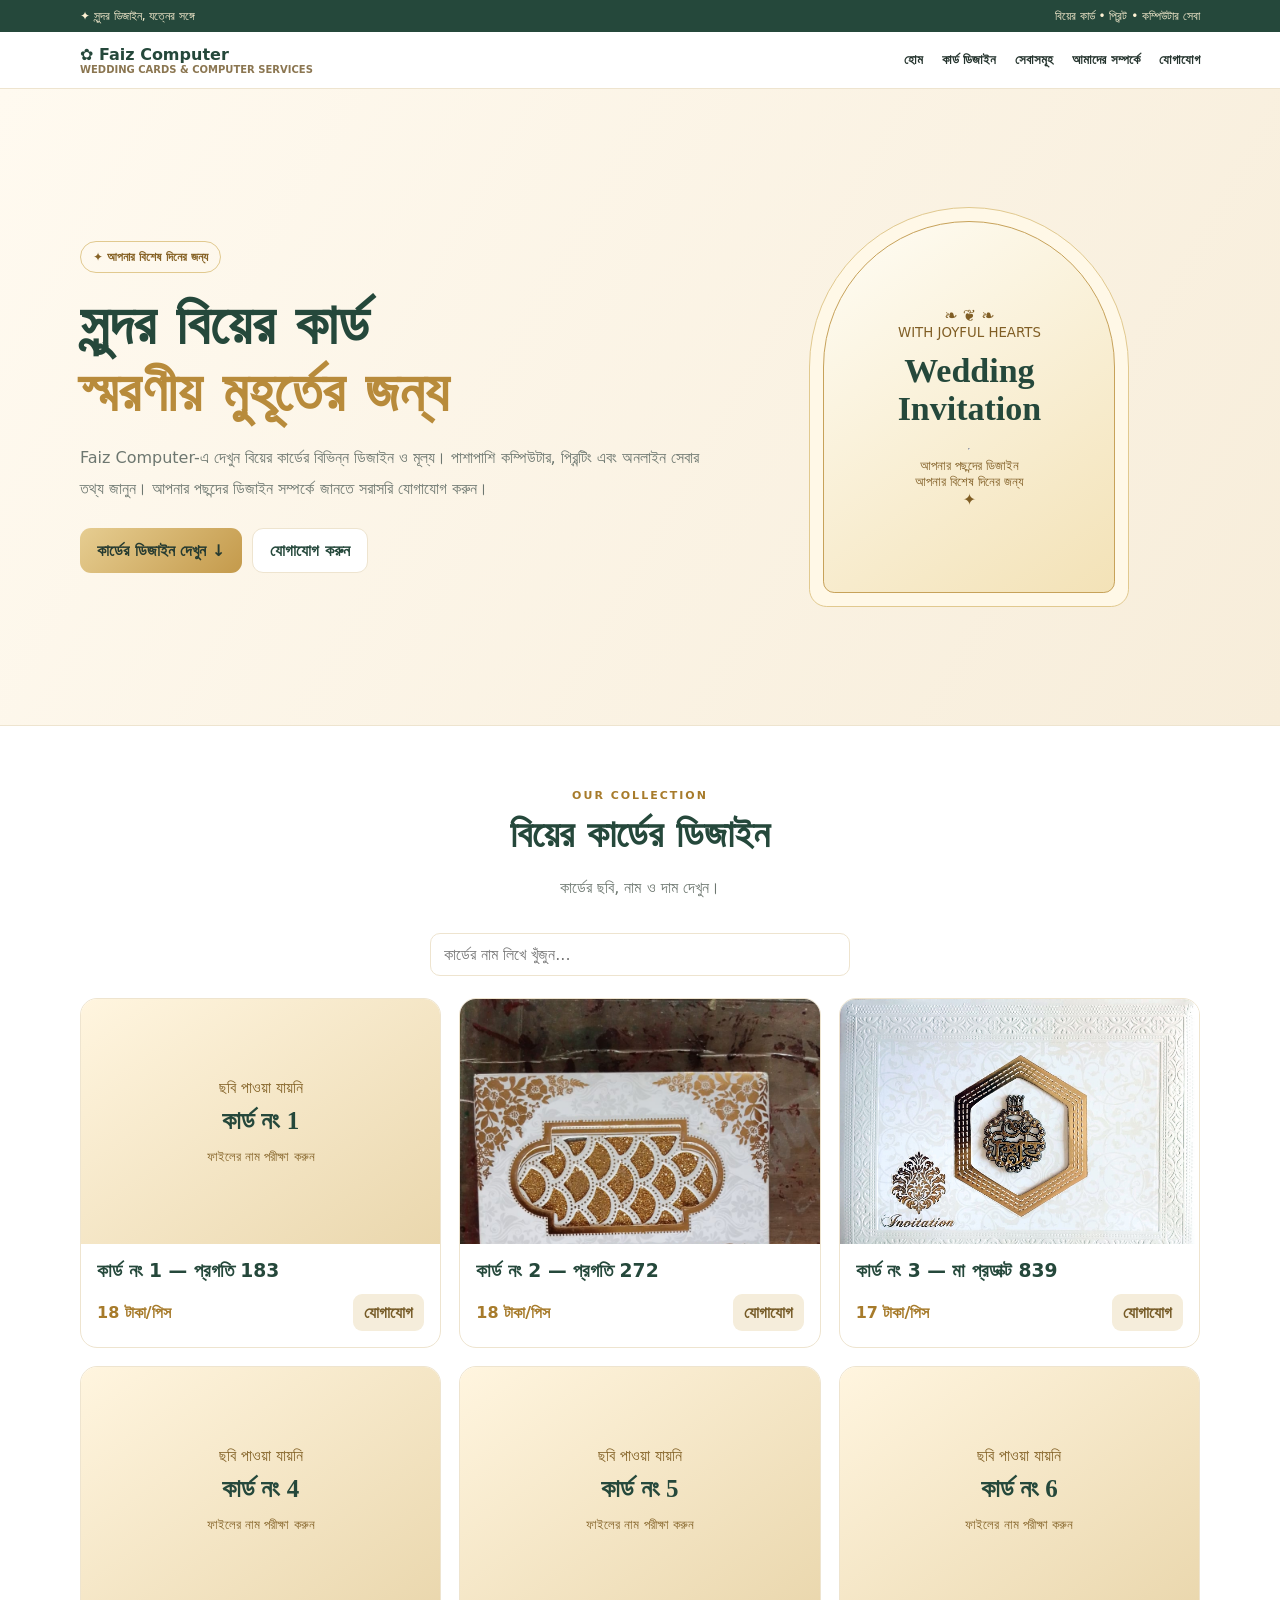
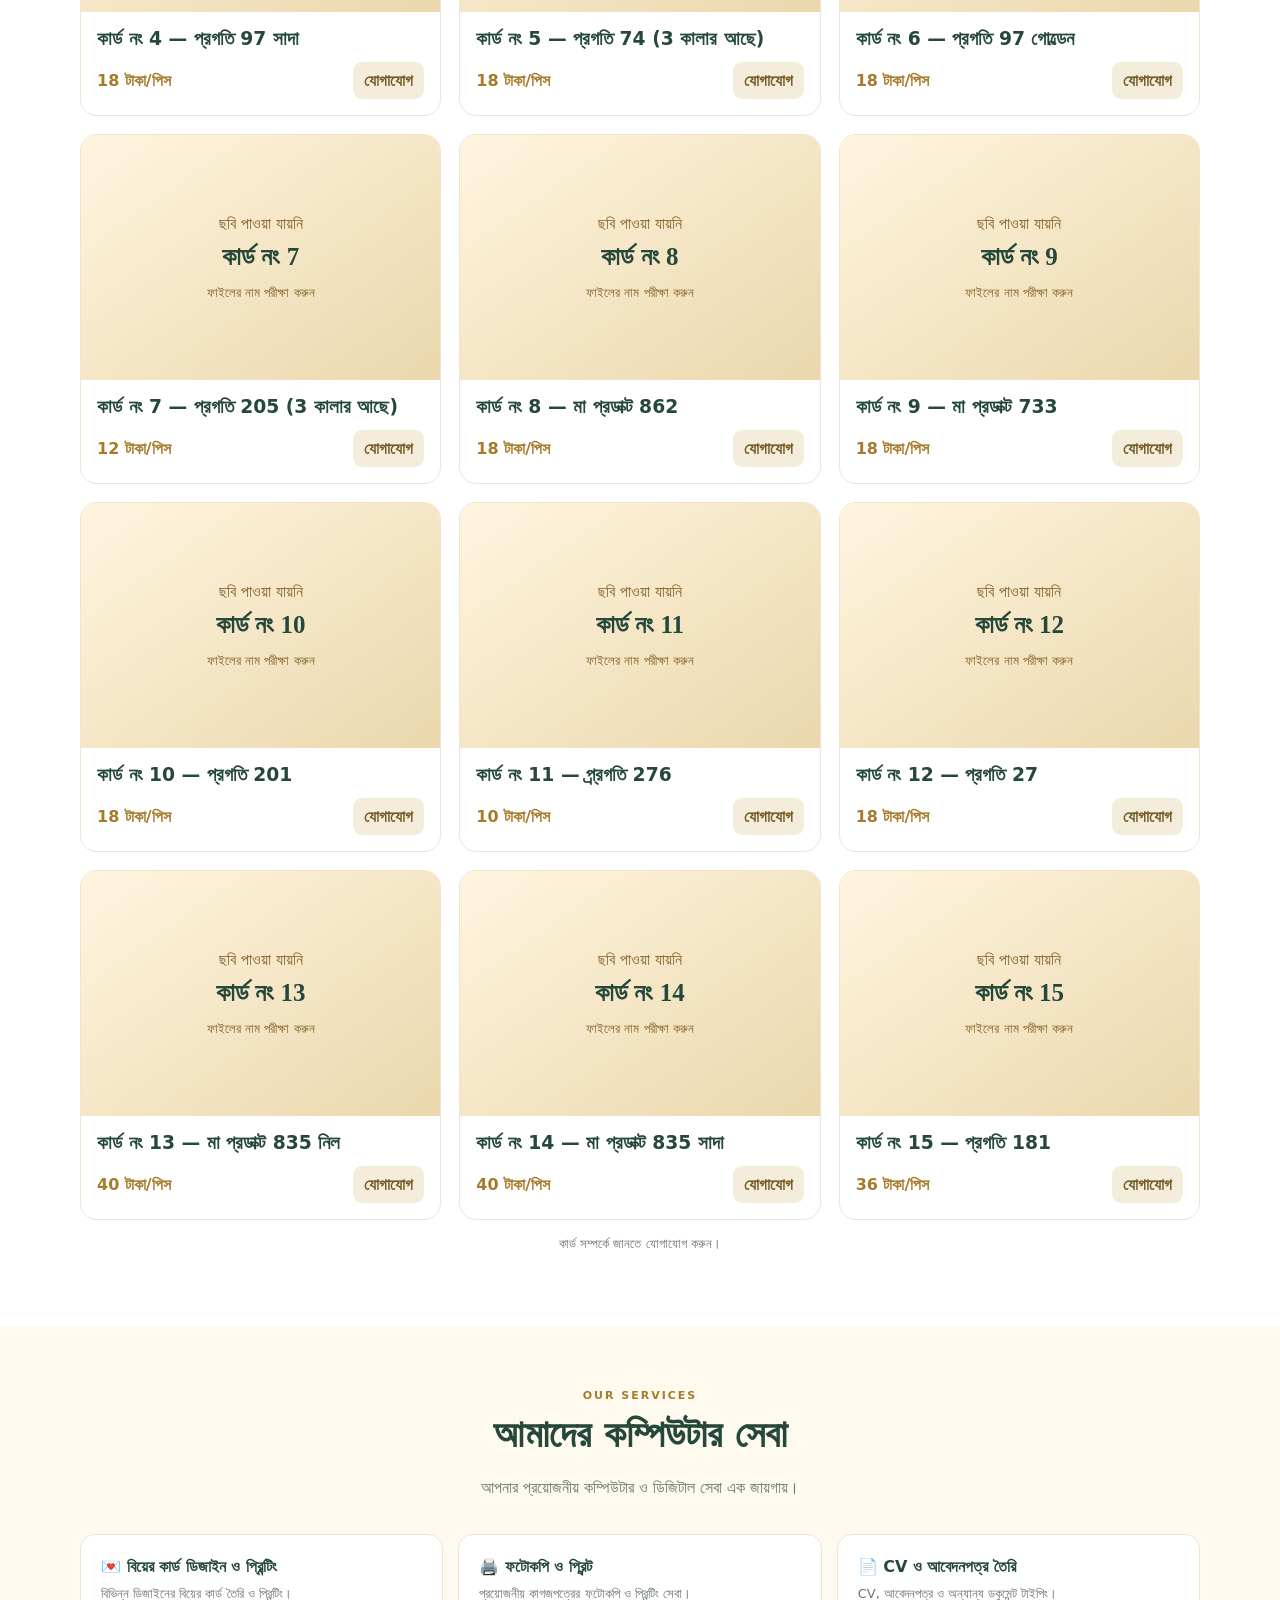
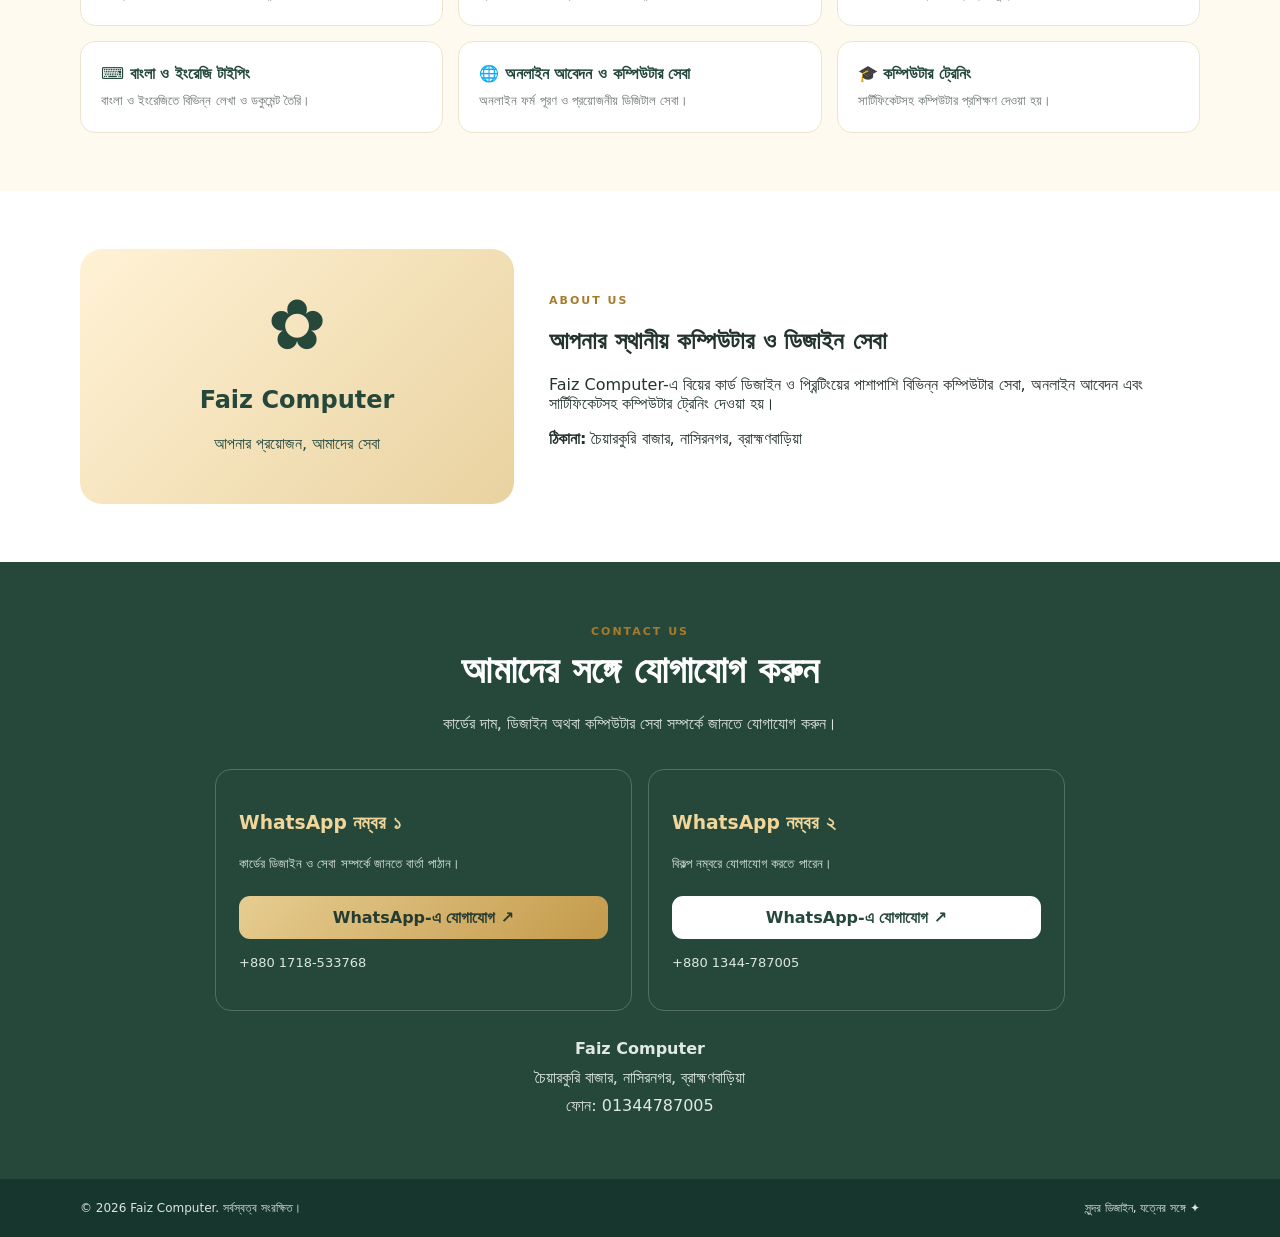
==== index.html @ cedce912 "Update index.html" ====
<!doctype html>
<html lang="bn">
<head>
<meta charset="utf-8">
<meta name="viewport" content="width=device-width,initial-scale=1">
<meta name="theme-color" content="#fffaf0">
<title>Faiz Computer | Wedding Cards & Computer Services</title>
<style>
:root{--gold:#b88b3b;--ink:#24332d;--muted:#6d7770;--cream:#fffaf0;--line:#eee4cf;--green:#24483c}
*{box-sizing:border-box}html{scroll-behavior:smooth}body{margin:0;font-family:system-ui,-apple-system,"Noto Sans Bengali","Hind Siliguri",sans-serif;color:var(--ink);background:#fff}a{color:inherit;text-decoration:none}.wrap{width:min(1120px,92%);margin:auto}
.top{background:#25483b;color:#fff3d5;padding:9px 0;font-size:12px}.top .wrap,.nav,.footrow{display:flex;justify-content:space-between;gap:10px;flex-wrap:wrap;align-items:center}
header{position:sticky;top:0;background:#ffffffed;z-index:5;border-bottom:1px solid var(--line)}.nav{padding:13px 0}.brand{font-weight:850;color:#25483b}.brand small{display:block;color:#8b7651;font-size:10px}.links{display:flex;gap:19px;font-size:13px;font-weight:700;flex-wrap:wrap}
.hero{background:linear-gradient(120deg,#fffaf0,#f7edda);border-bottom:1px solid var(--line)}.hero-grid{display:grid;grid-template-columns:1.15fr .85fr;align-items:center;gap:35px;padding:60px 0}.pill{display:inline-block;border:1px solid #e1c98f;border-radius:50px;padding:8px 12px;color:#866225;font-size:12px;font-weight:800}.hero h1{font-size:clamp(34px,5vw,57px);line-height:1.18;color:#25483b;margin:18px 0}.hero h1 span{color:var(--gold)}.hero p,.heading p{line-height:1.9;color:var(--muted)}.buttons{display:flex;gap:10px;flex-wrap:wrap;margin-top:24px}.btn{display:inline-flex;justify-content:center;align-items:center;border:0;border-radius:11px;padding:12px 17px;background:#25483b;color:#fff;font-weight:800;cursor:pointer}.btn.gold{background:linear-gradient(135deg,#e6cd91,#c49a4b);color:#263b31}.btn.light{background:#fff;border:1px solid var(--line);color:#25483b}
.hero-art{border:1px solid #e1c98f;border-radius:180px 180px 20px 20px;padding:13px;background:#fff8e7;max-width:320px;width:100%;margin:auto;aspect-ratio:4/5}.invite{height:100%;border:1px solid #c7a25a;border-radius:170px 170px 13px 13px;display:flex;flex-direction:column;align-items:center;justify-content:center;text-align:center;color:#805e25;background:linear-gradient(145deg,#fffdf5,#f3e2b7);padding:20px}.invite strong{font:bold 34px Georgia,serif;color:#25483b;margin:12px 0}
section{padding:58px 0}.heading{text-align:center;max-width:700px;margin:0 auto 30px}.eyebrow{font-size:11px;letter-spacing:2px;color:#a77b2b;font-weight:900}.heading h2{font-size:clamp(27px,3.5vw,38px);color:#25483b;margin:9px 0}
.tools{display:flex;gap:10px;justify-content:center;flex-wrap:wrap;margin-bottom:22px}.tools input{padding:11px 13px;border:1px solid var(--line);border-radius:10px;background:white;font:inherit;width:min(420px,100%)}
.grid{display:grid;grid-template-columns:repeat(3,minmax(0,1fr));gap:18px}.product{border:1px solid var(--line);border-radius:17px;overflow:hidden;background:#fff;min-width:0}.photo{height:245px;background:linear-gradient(145deg,#fff5df,#ead7ad);display:grid;place-items:center;overflow:hidden}.photo img{width:100%;height:100%;object-fit:contain;background:#fff}.placeholder{text-align:center;color:#846328;padding:20px}.placeholder b{display:block;font:bold 25px Georgia,serif;color:#25483b;margin:10px}.body{padding:16px}.body h3{margin:0 0 12px;color:#25483b;overflow-wrap:anywhere}.foot{display:flex;align-items:center;justify-content:space-between;gap:10px;flex-wrap:wrap}.price{color:#a77b2b;font-weight:900}.mini{background:#f5eddb;color:#765b27;border:0;border-radius:9px;padding:9px 11px;font-weight:800;cursor:pointer}.empty{text-align:center;color:var(--muted);padding:25px;grid-column:1/-1}
.services{background:#fffaf0}.service-grid{display:grid;grid-template-columns:repeat(3,1fr);gap:15px}.service{padding:20px;background:white;border:1px solid var(--line);border-radius:15px}.service h3{margin:2px 0 7px;color:#25483b;font-size:16px}.service p{margin:0;color:var(--muted);font-size:13px;line-height:1.7}.about-grid{display:grid;grid-template-columns:.8fr 1.2fr;gap:35px;align-items:center}.about-card{border-radius:22px;background:linear-gradient(135deg,#fff2d5,#e9d2a0);padding:35px;text-align:center;color:#25483b}.about-card .symbol{font-size:70px}
.contact{background:#25483b;color:#fff}.contact .heading h2{color:white}.contact .heading p{color:#dce5df}.contact-grid{display:grid;grid-template-columns:repeat(2,1fr);gap:16px;max-width:850px;margin:auto}.contact-card{border:1px solid #ffffff35;border-radius:16px;padding:23px}.contact-card h3{color:#f0d69b}.contact-card p{color:#dce5df;font-size:13px;line-height:1.7}.contact-card .btn{width:100%;margin-top:8px}.address{text-align:center;margin:24px auto 0;color:#e1e9e4;line-height:1.8}
.admin{background:#f9f6ef}.admin-box{max-width:720px;margin:auto;background:#fff;border:1px solid var(--line);border-radius:18px;padding:23px}.admin-form{display:grid;grid-template-columns:1fr 1fr;gap:12px}.admin-form input{padding:11px 13px;border:1px solid var(--line);border-radius:10px;background:white;font:inherit;min-width:0}.admin-form .full{grid-column:1/-1}.admin-actions{display:flex;gap:10px;flex-wrap:wrap;margin-top:12px}.notice{font-size:13px;line-height:1.7;color:#6d7770}.hidden{display:none!important}footer{background:#17362d;color:#dce5df;padding:22px 0;font-size:12px}
@media(max-width:760px){.links{gap:10px}.hero-grid,.about-grid{grid-template-columns:1fr}.hero-art{max-width:260px}.grid{grid-template-columns:repeat(2,minmax(0,1fr));gap:12px}.photo{height:190px}.service-grid{grid-template-columns:1fr 1fr}.contact-grid{grid-template-columns:1fr}}
@media(max-width:460px){.grid,.service-grid,.admin-form{grid-template-columns:1fr}.photo{height:255px}.admin-form .full{grid-column:auto}.hero h1{font-size:37px}.admin-box{padding:16px}}
</style>
</head>
<body>
<div class="top"><div class="wrap"><span>✦ সুন্দর ডিজাইন, যত্নের সঙ্গে</span><span>বিয়ের কার্ড • প্রিন্ট • কম্পিউটার সেবা</span></div></div>
<header><div class="wrap nav"><a class="brand" href="#home">✿ Faiz Computer<small>WEDDING CARDS & COMPUTER SERVICES</small></a><nav class="links"><a href="#home">হোম</a><a href="#cards">কার্ড ডিজাইন</a><a href="#services">সেবাসমূহ</a><a href="#about">আমাদের সম্পর্কে</a><a href="#contact">যোগাযোগ</a></nav></div></header>
<main>
<section class="hero" id="home"><div class="wrap hero-grid"><div><span class="pill">✦ আপনার বিশেষ দিনের জন্য</span><h1>সুন্দর বিয়ের কার্ড<br><span>স্মরণীয় মুহূর্তের জন্য</span></h1><p>Faiz Computer-এ দেখুন বিয়ের কার্ডের বিভিন্ন ডিজাইন ও মূল্য। পাশাপাশি কম্পিউটার, প্রিন্টিং এবং অনলাইন সেবার তথ্য জানুন। আপনার পছন্দের ডিজাইন সম্পর্কে জানতে সরাসরি যোগাযোগ করুন।</p><div class="buttons"><a class="btn gold" href="#cards">কার্ডের ডিজাইন দেখুন ↓</a><a class="btn light" href="#contact">যোগাযোগ করুন</a></div></div><div class="hero-art"><div class="invite"><div>❧ ❦ ❧</div><small>WITH JOYFUL HEARTS</small><strong>Wedding<br>Invitation</strong><hr><small>আপনার পছন্দের ডিজাইন<br>আপনার বিশেষ দিনের জন্য</small><div>✦</div></div></div></div></section>
<section id="cards"><div class="wrap">
<div class="heading"><span class="eyebrow">OUR COLLECTION</span><h2>বিয়ের কার্ডের ডিজাইন</h2><p>কার্ডের ছবি, নাম ও দাম দেখুন।</p></div>
<div class="tools"><input id="search" placeholder="কার্ডের নাম লিখে খুঁজুন..." aria-label="কার্ডের নাম লিখে খুঁজুন"></div>
<div class="grid" id="productGrid"></div>
<p class="notice" style="text-align:center">কার্ড সম্পর্কে জানতে যোগাযোগ করুন।</p>
</div></section>
<section class="services" id="services"><div class="wrap"><div class="heading"><span class="eyebrow">OUR SERVICES</span><h2>আমাদের কম্পিউটার সেবা</h2><p>আপনার প্রয়োজনীয় কম্পিউটার ও ডিজিটাল সেবা এক জায়গায়।</p></div><div class="service-grid"><div class="service"><h3>💌 বিয়ের কার্ড ডিজাইন ও প্রিন্টিং</h3><p>বিভিন্ন ডিজাইনের বিয়ের কার্ড তৈরি ও প্রিন্টিং।</p></div><div class="service"><h3>🖨️ ফটোকপি ও প্রিন্ট</h3><p>প্রয়োজনীয় কাগজপত্রের ফটোকপি ও প্রিন্টিং সেবা।</p></div><div class="service"><h3>📄 CV ও আবেদনপত্র তৈরি</h3><p>CV, আবেদনপত্র ও অন্যান্য ডকুমেন্ট টাইপিং।</p></div><div class="service"><h3>⌨️ বাংলা ও ইংরেজি টাইপিং</h3><p>বাংলা ও ইংরেজিতে বিভিন্ন লেখা ও ডকুমেন্ট তৈরি।</p></div><div class="service"><h3>🌐 অনলাইন আবেদন ও কম্পিউটার সেবা</h3><p>অনলাইন ফর্ম পূরণ ও প্রয়োজনীয় ডিজিটাল সেবা।</p></div><div class="service"><h3>🎓 কম্পিউটার ট্রেনিং</h3><p>সার্টিফিকেটসহ কম্পিউটার প্রশিক্ষণ দেওয়া হয়।</p></div></div></div></section>
<section id="about"><div class="wrap about-grid"><div class="about-card"><div class="symbol">✿</div><h2>Faiz Computer</h2><p>আপনার প্রয়োজন, আমাদের সেবা</p></div><div><span class="eyebrow">ABOUT US</span><h2>আপনার স্থানীয় কম্পিউটার ও ডিজাইন সেবা</h2><p>Faiz Computer-এ বিয়ের কার্ড ডিজাইন ও প্রিন্টিংয়ের পাশাপাশি বিভিন্ন কম্পিউটার সেবা, অনলাইন আবেদন এবং সার্টিফিকেটসহ কম্পিউটার ট্রেনিং দেওয়া হয়।</p><p><b>ঠিকানা:</b> চৈয়ারকুরি বাজার, নাসিরনগর, ব্রাহ্মণবাড়িয়া</p></div></div></section>
<section class="contact" id="contact"><div class="wrap"><div class="heading"><span class="eyebrow">CONTACT US</span><h2>আমাদের সঙ্গে যোগাযোগ করুন</h2><p>কার্ডের দাম, ডিজাইন অথবা কম্পিউটার সেবা সম্পর্কে জানতে যোগাযোগ করুন।</p></div><div class="contact-grid"><div class="contact-card"><h3>WhatsApp নম্বর ১</h3><p>কার্ডের ডিজাইন ও সেবা সম্পর্কে জানতে বার্তা পাঠান।</p><a class="btn gold" href="https://wa.me/8801718533768" target="_blank" rel="noopener">WhatsApp-এ যোগাযোগ ↗</a><p>+880 1718-533768</p></div><div class="contact-card"><h3>WhatsApp নম্বর ২</h3><p>বিকল্প নম্বরে যোগাযোগ করতে পারেন।</p><a class="btn" style="background:#fff;color:#25483b" href="https://wa.me/8801344787005" target="_blank" rel="noopener">WhatsApp-এ যোগাযোগ ↗</a><p>+880 1344-787005</p></div></div><div class="address"><b>Faiz Computer</b><br>চৈয়ারকুরি বাজার, নাসিরনগর, ব্রাহ্মণবাড়িয়া<br>ফোন: <a href="tel:+8801344787005">01344787005</a></div></div></section>

</main><footer><div class="wrap footrow"><span>© <span id="year"></span> Faiz Computer. সর্বস্বত্ব সংরক্ষিত।</span><span>সুন্দর ডিজাইন, যত্নের সঙ্গে ✦</span></div></footer>
<script>document.getElementById('year').textContent=new Date().getFullYear();</script>


<script>
/*
========================================================
এখানেই শুধু কার্ডের তথ্য পরিবর্তন করবেন।
১) images/ এর মধ্যে নিজের ছবিগুলো আপলোড করুন।
২) image: "images/card-01.jpg" এর জায়গায় নিজের ছবির নাম লিখুন।
৩) name ও price নিজের মতো পরিবর্তন করুন।
৪) ১৫টি কার্ডের জন্য নিচের ১৫টি এন্ট্রি আগে থেকেই রাখা আছে।
ছবির ফাইলের নাম এবং এখানে লেখা নাম/এক্সটেনশন এক হতে হবে।
========================================================
*/
const weddingCards = [
  { number: 1,  name: "প্রগতি 183", image: "images/card-01.jpg", price: "18 টাকা/পিস" },
  { number: 2,  name: "প্রগতি 272", image: "images/card-02.jpg", price: "18 টাকা/পিস" },
  { number: 3,  name: "মা প্রডাক্ট 839", image: "images/card-03.jpg", price: "17 টাকা/পিস" },
  { number: 4,  name: "প্রগতি 97 সাদা", image: "images/card-04.jpg", price: "18 টাকা/পিস" },
  { number: 5,  name: "প্রগতি 74 (3 কালার আছে)", image: "images/card-05.jpg", price: "18 টাকা/পিস" },
  { number: 6,  name: "প্রগতি 97 গোল্ডেন ", image: "images/card-06.jpg", price: "18 টাকা/পিস" },
  { number: 7,  name: "প্রগতি 205 (3 কালার আছে)", image: "images/card-07.jpg", price: "12 টাকা/পিস" },
  { number: 8,  name: "মা প্রডাক্ট 862", image: "images/card-08.jpg", price: "18 টাকা/পিস" },
  { number: 9,  name: "মা প্রডাক্ট 733", image: "images/card-09.jpg", price: "18 টাকা/পিস" },
  { number: 10, name: "প্রগতি 201", image: "images/card-10.jpg", price: "18 টাকা/পিস" },
  { number: 11, name: "প্র্রগতি 276", image: "images/card-11.jpg", price: "10 টাকা/পিস" },
  { number: 12, name: "প্রগতি 27", image: "images/card-12.jpg", price: "18 টাকা/পিস" },
  { number: 13, name: "মা প্রডাক্ট 835 নিল", image: "images/card-13.jpg", price: "40 টাকা/পিস" },
  { number: 14, name: "মা প্রডাক্ট 835 সাদা", image: "images/card-14.jpg", price: "40 টাকা/পিস" },
  { number: 15, name: "প্রগতি 181", image: "images/card-15.jpg", price: "36 টাকা/পিস" }
];

const productGrid = document.getElementById("productGrid");
const searchInput = document.getElementById("search");

function renderCards() {
  const query = (searchInput.value || "").trim().toLowerCase();
  const filtered = weddingCards.filter(card =>
    (card.name + " " + card.number).toLowerCase().includes(query)
  );

  productGrid.innerHTML = "";
  if (!filtered.length) {
    productGrid.innerHTML = '<div class="empty">এই নামে কোনো কার্ড পাওয়া যায়নি।</div>';
    return;
  }

  filtered.forEach(card => {
    const article = document.createElement("article");
    article.className = "product";
    const photo = document.createElement("div");
    photo.className = "photo";
    const img = document.createElement("img");
    img.src = card.image;
    img.alt = card.name;
    img.loading = "lazy";
    img.onerror = function () {
      this.style.display = "none";
      const placeholder = document.createElement("div");
      placeholder.className = "placeholder";
      placeholder.innerHTML = "<span>ছবি পাওয়া যায়নি</span><b>কার্ড নং " + card.number + "</b><small>ফাইলের নাম পরীক্ষা করুন</small>";
      photo.appendChild(placeholder);
    };
    photo.appendChild(img);

    const body = document.createElement("div");
    body.className = "body";
    const title = document.createElement("h3");
    title.textContent = "কার্ড নং " + card.number + " — " + card.name;
    const foot = document.createElement("div");
    foot.className = "foot";
    const price = document.createElement("span");
    price.className = "price";
    price.textContent = card.price;
    const contact = document.createElement("a");
    contact.className = "mini";
    contact.href = "#contact";
    contact.textContent = "যোগাযোগ";
    foot.append(price, contact);
    body.append(title, foot);
    article.append(photo, body);
    productGrid.appendChild(article);
  });
}
searchInput.addEventListener("input", renderCards);
renderCards();
</script>

</body>
</html>
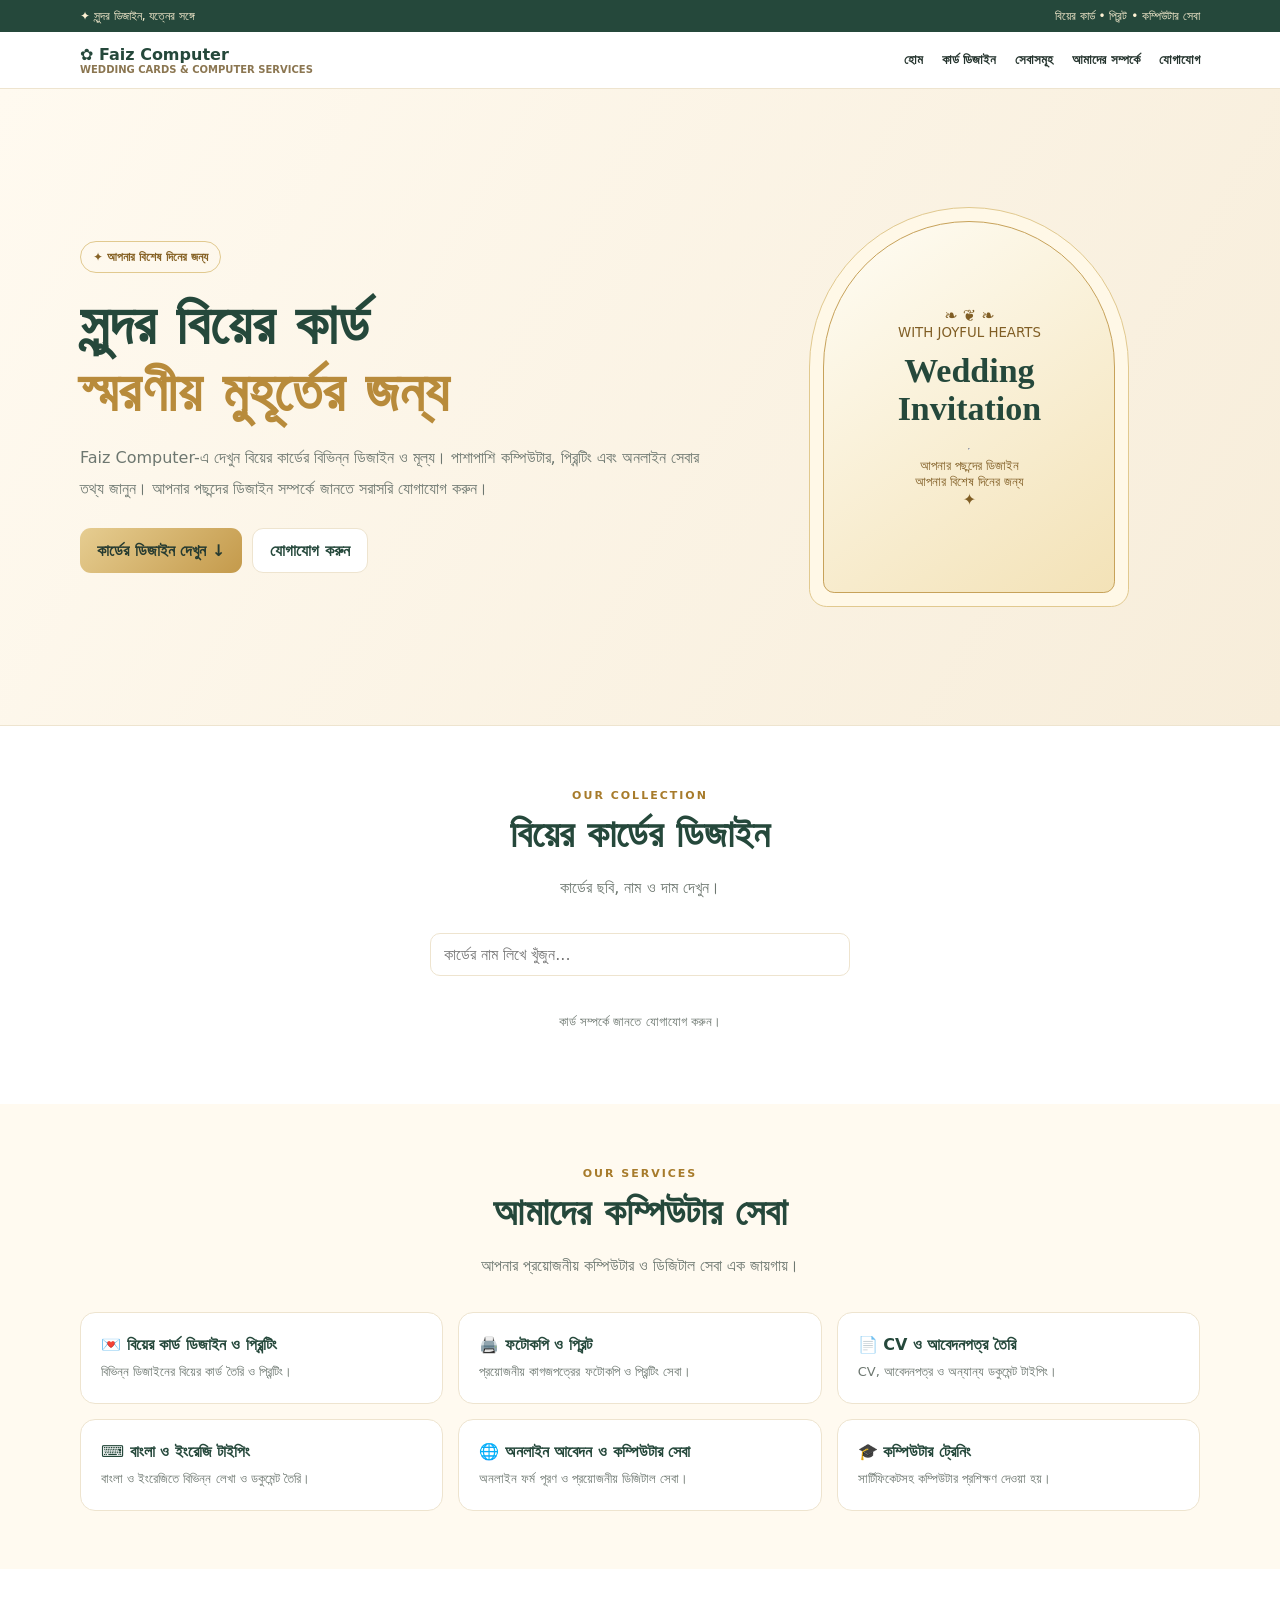
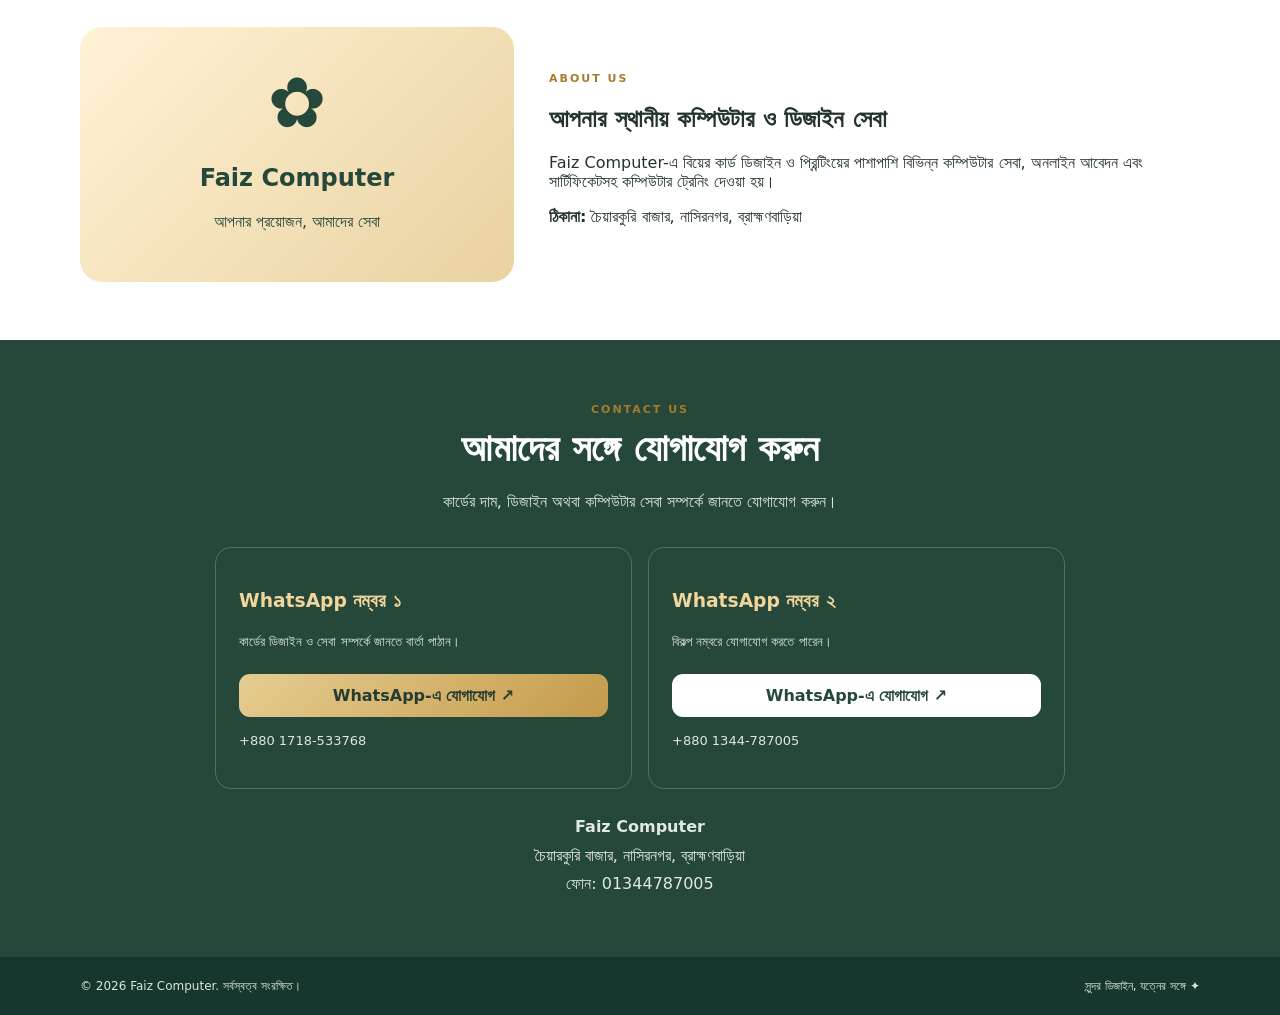
==== commit b9c16de3: "Update index.html" ====
--- a/index.html
+++ b/index.html
@@ -53,21 +53,21 @@
 ========================================================
 */
 const weddingCards = [
-  { number: 1,  name: "প্রগতি 183", image: "images/card-01.jpg", price: "18 টাকা/পিস" },
-  { number: 2,  name: "প্রগতি 272", image: "images/card-02.jpg", price: "18 টাকা/পিস" },
-  { number: 3,  name: "মা প্রডাক্ট 839", image: "images/card-03.jpg", price: "17 টাকা/পিস" },
-  { number: 4,  name: "প্রগতি 97 সাদা", image: "images/card-04.jpg", price: "18 টাকা/পিস" },
-  { number: 5,  name: "প্রগতি 74 (3 কালার আছে)", image: "images/card-05.jpg", price: "18 টাকা/পিস" },
-  { number: 6,  name: "প্রগতি 97 গোল্ডেন ", image: "images/card-06.jpg", price: "18 টাকা/পিস" },
-  { number: 7,  name: "প্রগতি 205 (3 কালার আছে)", image: "images/card-07.jpg", price: "12 টাকা/পিস" },
-  { number: 8,  name: "মা প্রডাক্ট 862", image: "images/card-08.jpg", price: "18 টাকা/পিস" },
-  { number: 9,  name: "মা প্রডাক্ট 733", image: "images/card-09.jpg", price: "18 টাকা/পিস" },
-  { number: 10, name: "প্রগতি 201", image: "images/card-10.jpg", price: "18 টাকা/পিস" },
-  { number: 11, name: "প্র্রগতি 276", image: "images/card-11.jpg", price: "10 টাকা/পিস" },
-  { number: 12, name: "প্রগতি 27", image: "images/card-12.jpg", price: "18 টাকা/পিস" },
-  { number: 13, name: "মা প্রডাক্ট 835 নিল", image: "images/card-13.jpg", price: "40 টাকা/পিস" },
-  { number: 14, name: "মা প্রডাক্ট 835 সাদা", image: "images/card-14.jpg", price: "40 টাকা/পিস" },
-  { number: 15, name: "প্রগতি 181", image: "images/card-15.jpg", price: "36 টাকা/পিস" }
+  { number: 1,  name: "P 183", image: "images/card-01.jpg", price: },
+  { number: 2,  name: "p 272", image: "images/card-02.jpg", price: },
+  { number: 3,  name: "M 839", image: "images/card-03.jpg", price: },
+  { number: 4,  name: "P 97 সাদা", image: "images/card-04.jpg", price: },
+  { number: 5,  name: "P 74 (3 কালার আছে)", image: "images/card-05.jpg", price:  },
+  { number: 6,  name: "P 97 গোল্ডেন ", image: "images/card-06.jpg", price:  },
+  { number: 7,  name: "P 205 (3 কালার আছে)", image: "images/card-07.jpg", price:  },
+  { number: 8,  name: "M  862", image: "images/card-08.jpg", price:  },
+  { number: 9,  name: "M 733", image: "images/card-09.jpg", price:  },
+  { number: 10, name: "P 201", image: "images/card-10.jpg", price: },
+  { number: 11, name: "P 276", image: "images/card-11.jpg", price:  },
+  { number: 12, name: "P 27", image: "images/card-12.jpg", price:},
+  { number: 13, name: "M 835 নিল", image: "images/card-13.jpg", price: },
+  { number: 14, name: "M 835 সাদা", image: "images/card-14.jpg", price: },
+  { number: 15, name: "P 181", image: "images/card-15.jpg", price: }
 ];
 
 const productGrid = document.getElementById("productGrid");
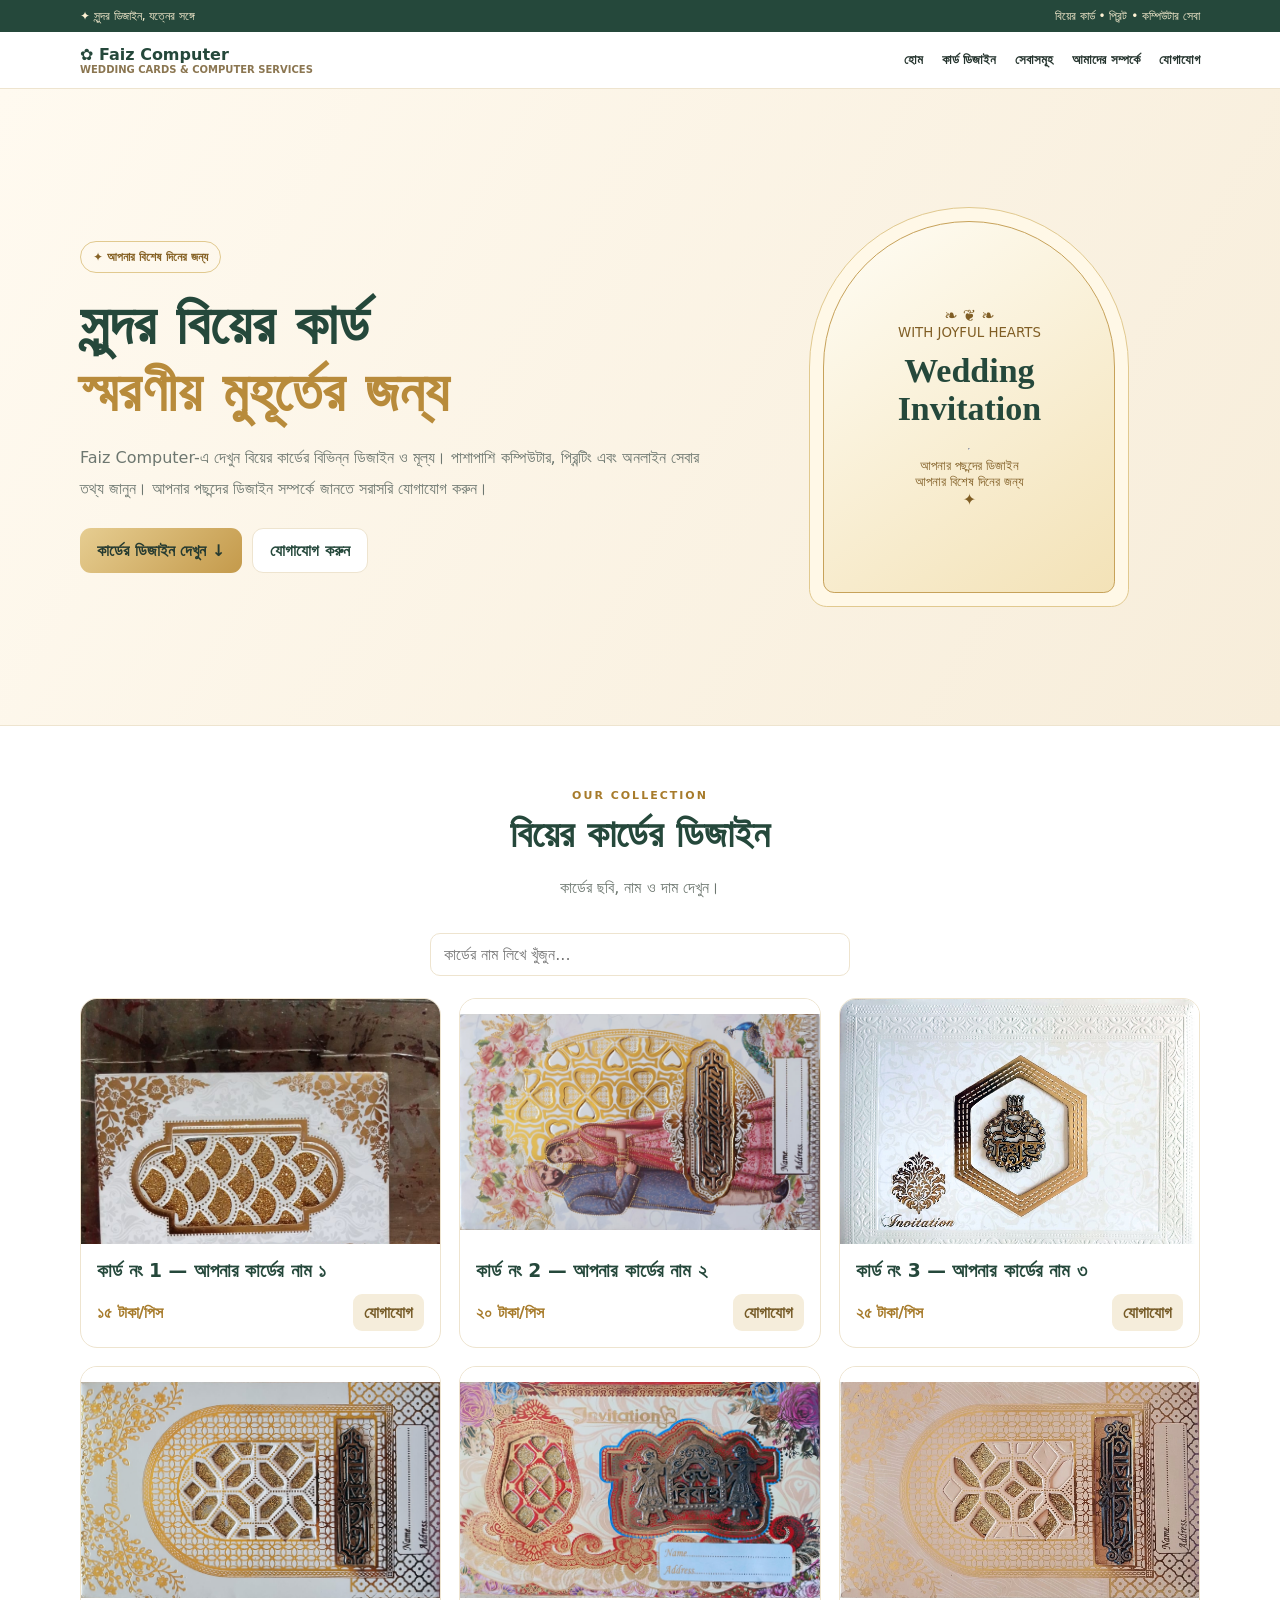
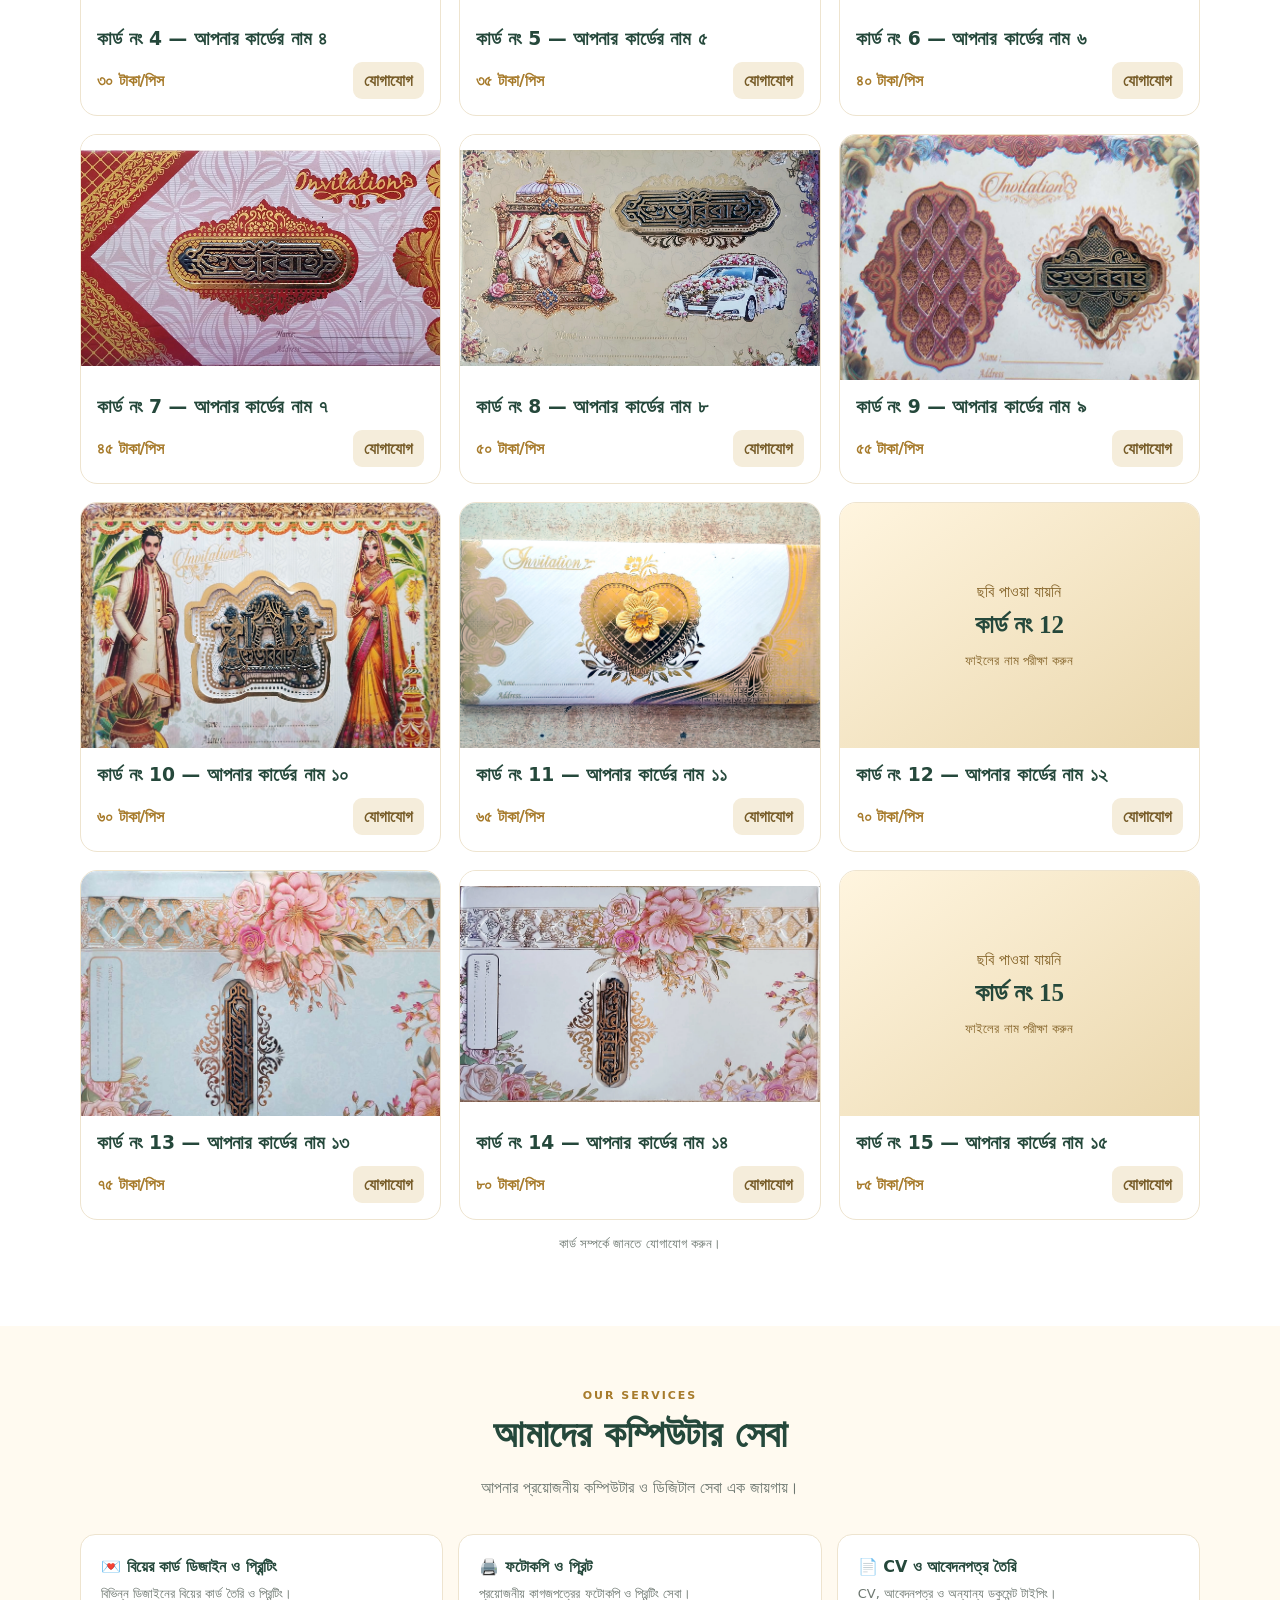
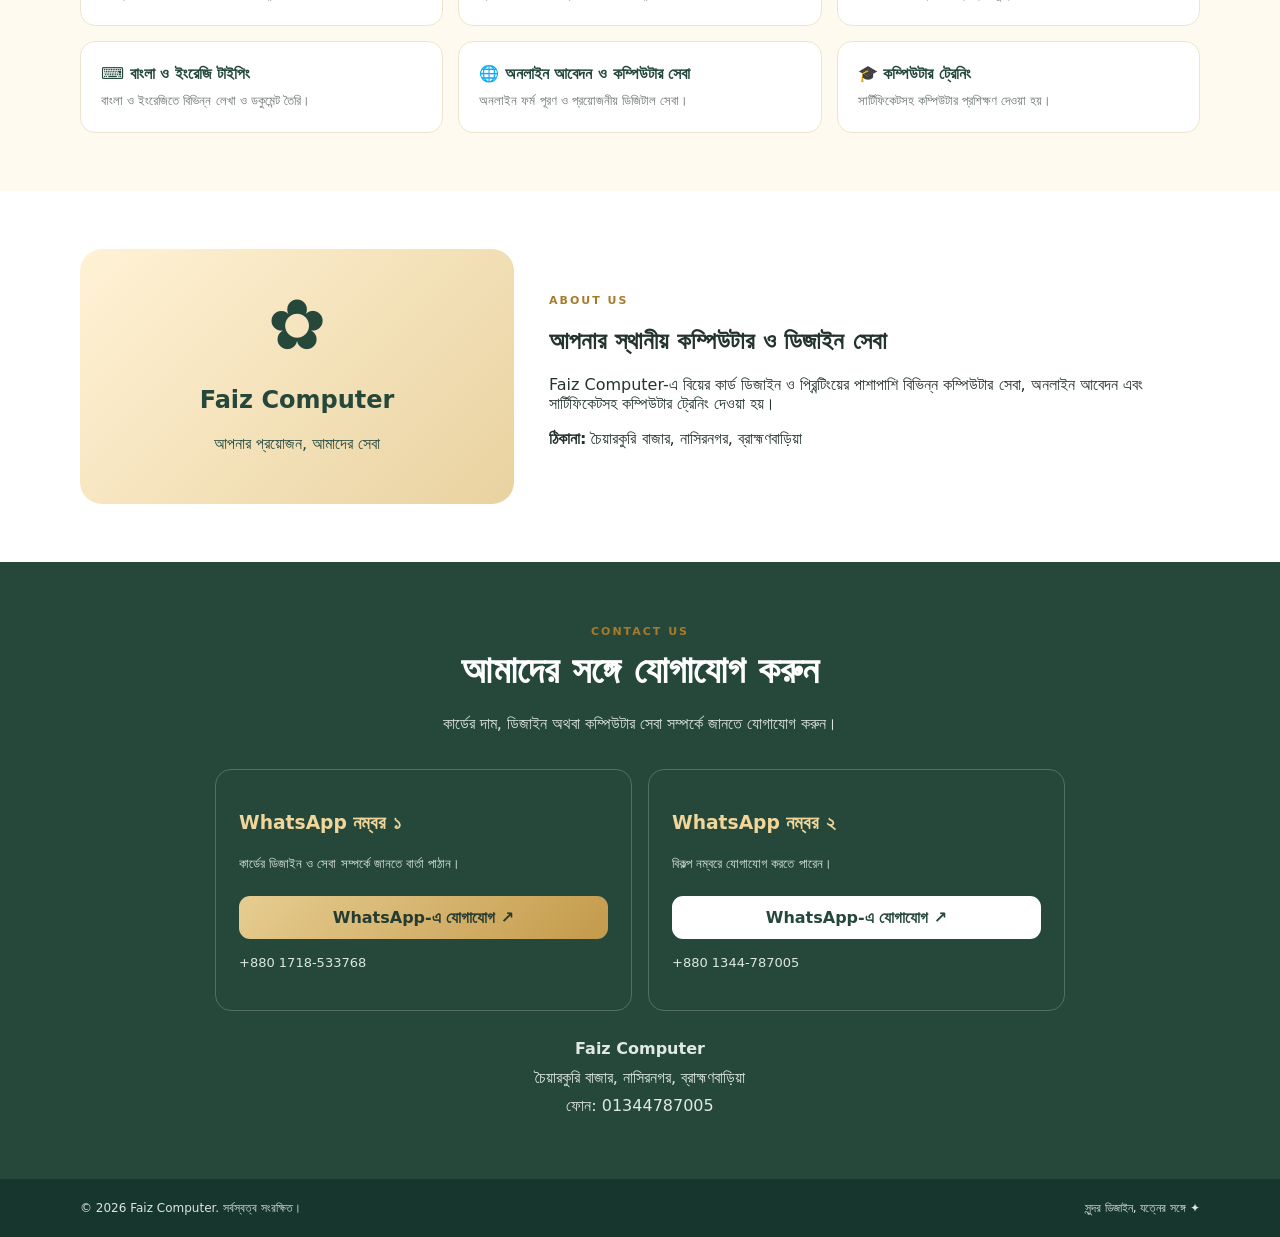
==== commit 65bde280: "Add files via upload" ====
--- a/index.html
+++ b/index.html
@@ -53,21 +53,21 @@
 ========================================================
 */
 const weddingCards = [
-  { number: 1,  name: "P 183", image: "images/card-01.jpg", price: },
-  { number: 2,  name: "p 272", image: "images/card-02.jpg", price: },
-  { number: 3,  name: "M 839", image: "images/card-03.jpg", price: },
-  { number: 4,  name: "P 97 সাদা", image: "images/card-04.jpg", price: },
-  { number: 5,  name: "P 74 (3 কালার আছে)", image: "images/card-05.jpg", price:  },
-  { number: 6,  name: "P 97 গোল্ডেন ", image: "images/card-06.jpg", price:  },
-  { number: 7,  name: "P 205 (3 কালার আছে)", image: "images/card-07.jpg", price:  },
-  { number: 8,  name: "M  862", image: "images/card-08.jpg", price:  },
-  { number: 9,  name: "M 733", image: "images/card-09.jpg", price:  },
-  { number: 10, name: "P 201", image: "images/card-10.jpg", price: },
-  { number: 11, name: "P 276", image: "images/card-11.jpg", price:  },
-  { number: 12, name: "P 27", image: "images/card-12.jpg", price:},
-  { number: 13, name: "M 835 নিল", image: "images/card-13.jpg", price: },
-  { number: 14, name: "M 835 সাদা", image: "images/card-14.jpg", price: },
-  { number: 15, name: "P 181", image: "images/card-15.jpg", price: }
+  { number: 1,  name: "আপনার কার্ডের নাম ১", image: "images/card-01.jpg", price: "১৫ টাকা/পিস" },
+  { number: 2,  name: "আপনার কার্ডের নাম ২", image: "images/card-02.jpg", price: "২০ টাকা/পিস" },
+  { number: 3,  name: "আপনার কার্ডের নাম ৩", image: "images/card-03.jpg", price: "২৫ টাকা/পিস" },
+  { number: 4,  name: "আপনার কার্ডের নাম ৪", image: "images/card-04.jpg", price: "৩০ টাকা/পিস" },
+  { number: 5,  name: "আপনার কার্ডের নাম ৫", image: "images/card-05.jpg", price: "৩৫ টাকা/পিস" },
+  { number: 6,  name: "আপনার কার্ডের নাম ৬", image: "images/card-06.jpg", price: "৪০ টাকা/পিস" },
+  { number: 7,  name: "আপনার কার্ডের নাম ৭", image: "images/card-07.jpg", price: "৪৫ টাকা/পিস" },
+  { number: 8,  name: "আপনার কার্ডের নাম ৮", image: "images/card-08.jpg", price: "৫০ টাকা/পিস" },
+  { number: 9,  name: "আপনার কার্ডের নাম ৯", image: "images/card-09.jpg", price: "৫৫ টাকা/পিস" },
+  { number: 10, name: "আপনার কার্ডের নাম ১০", image: "images/card-10.jpg", price: "৬০ টাকা/পিস" },
+  { number: 11, name: "আপনার কার্ডের নাম ১১", image: "images/card-11.jpg", price: "৬৫ টাকা/পিস" },
+  { number: 12, name: "আপনার কার্ডের নাম ১২", image: "images/card-12.jpg", price: "৭০ টাকা/পিস" },
+  { number: 13, name: "আপনার কার্ডের নাম ১৩", image: "images/card-13.jpg", price: "৭৫ টাকা/পিস" },
+  { number: 14, name: "আপনার কার্ডের নাম ১৪", image: "images/card-14.jpg", price: "৮০ টাকা/পিস" },
+  { number: 15, name: "আপনার কার্ডের নাম ১৫", image: "images/card-15.jpg", price: "৮৫ টাকা/পিস" }
 ];
 
 const productGrid = document.getElementById("productGrid");
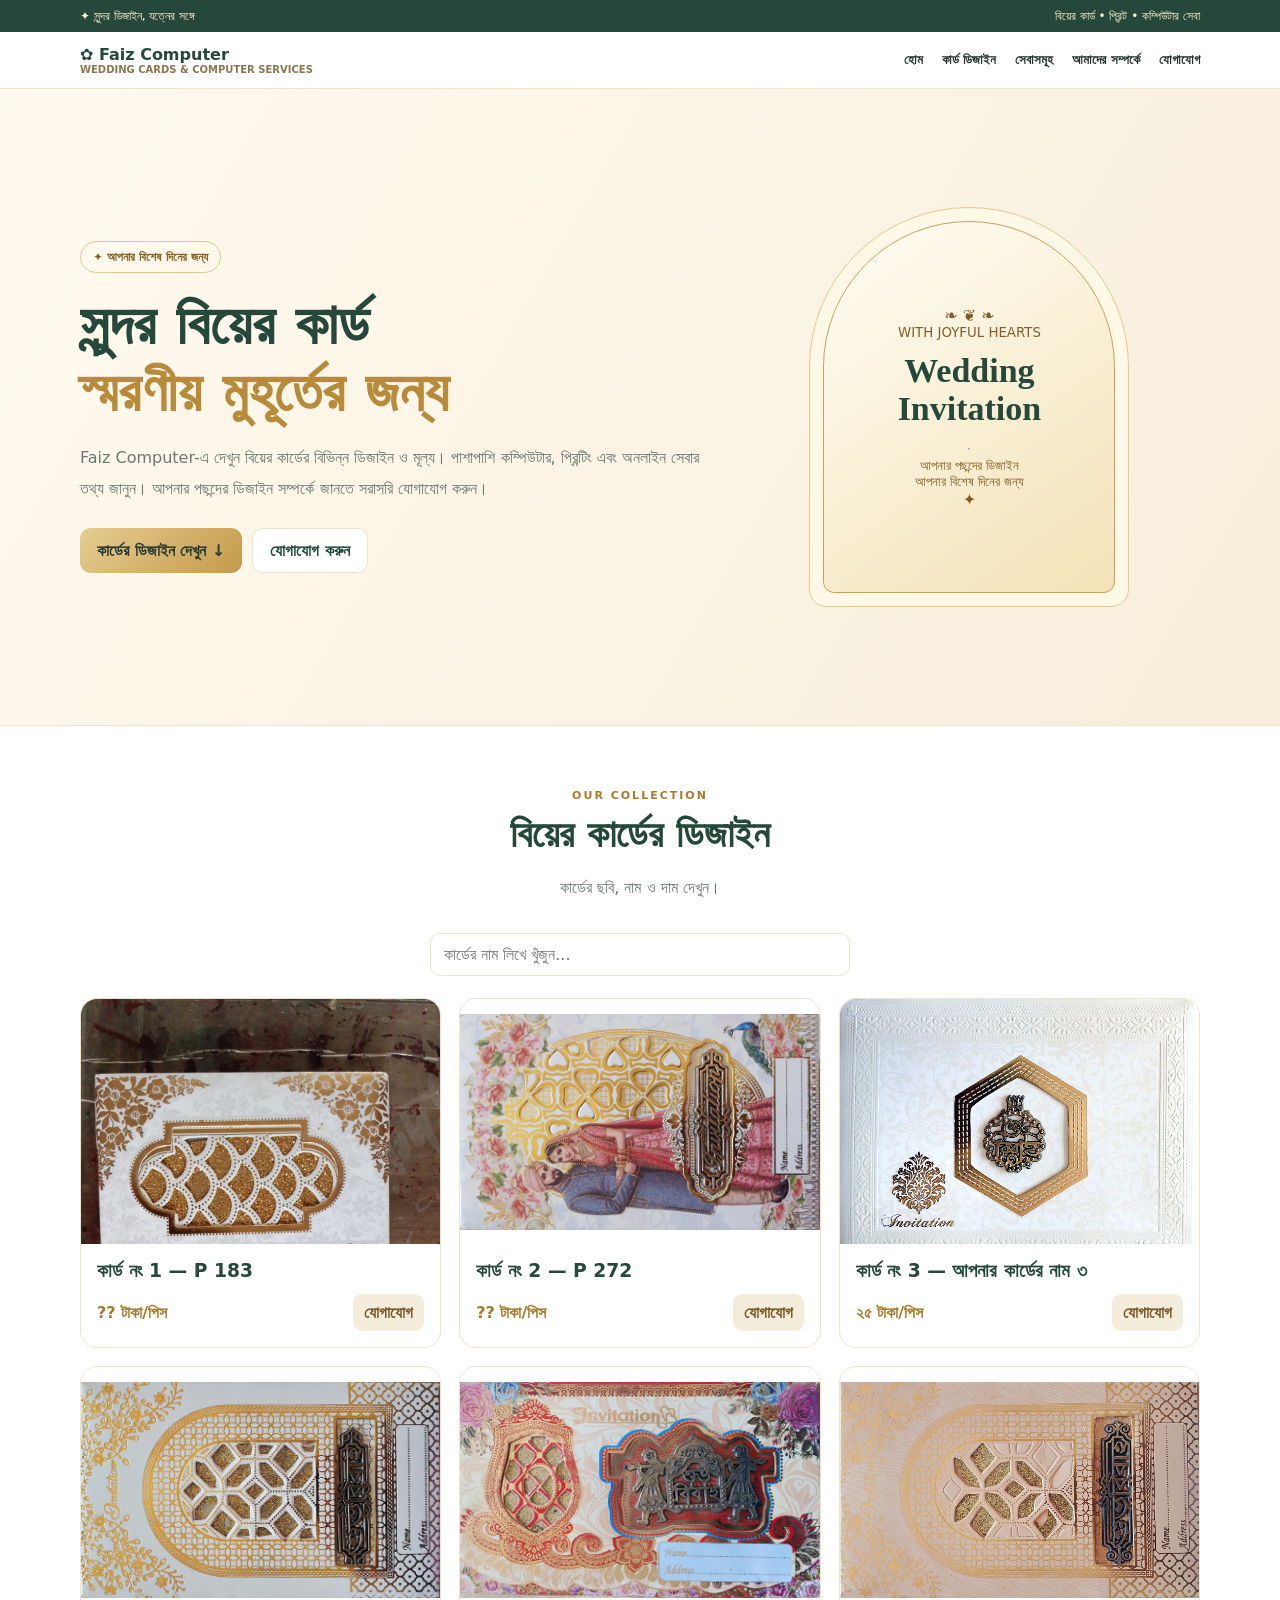
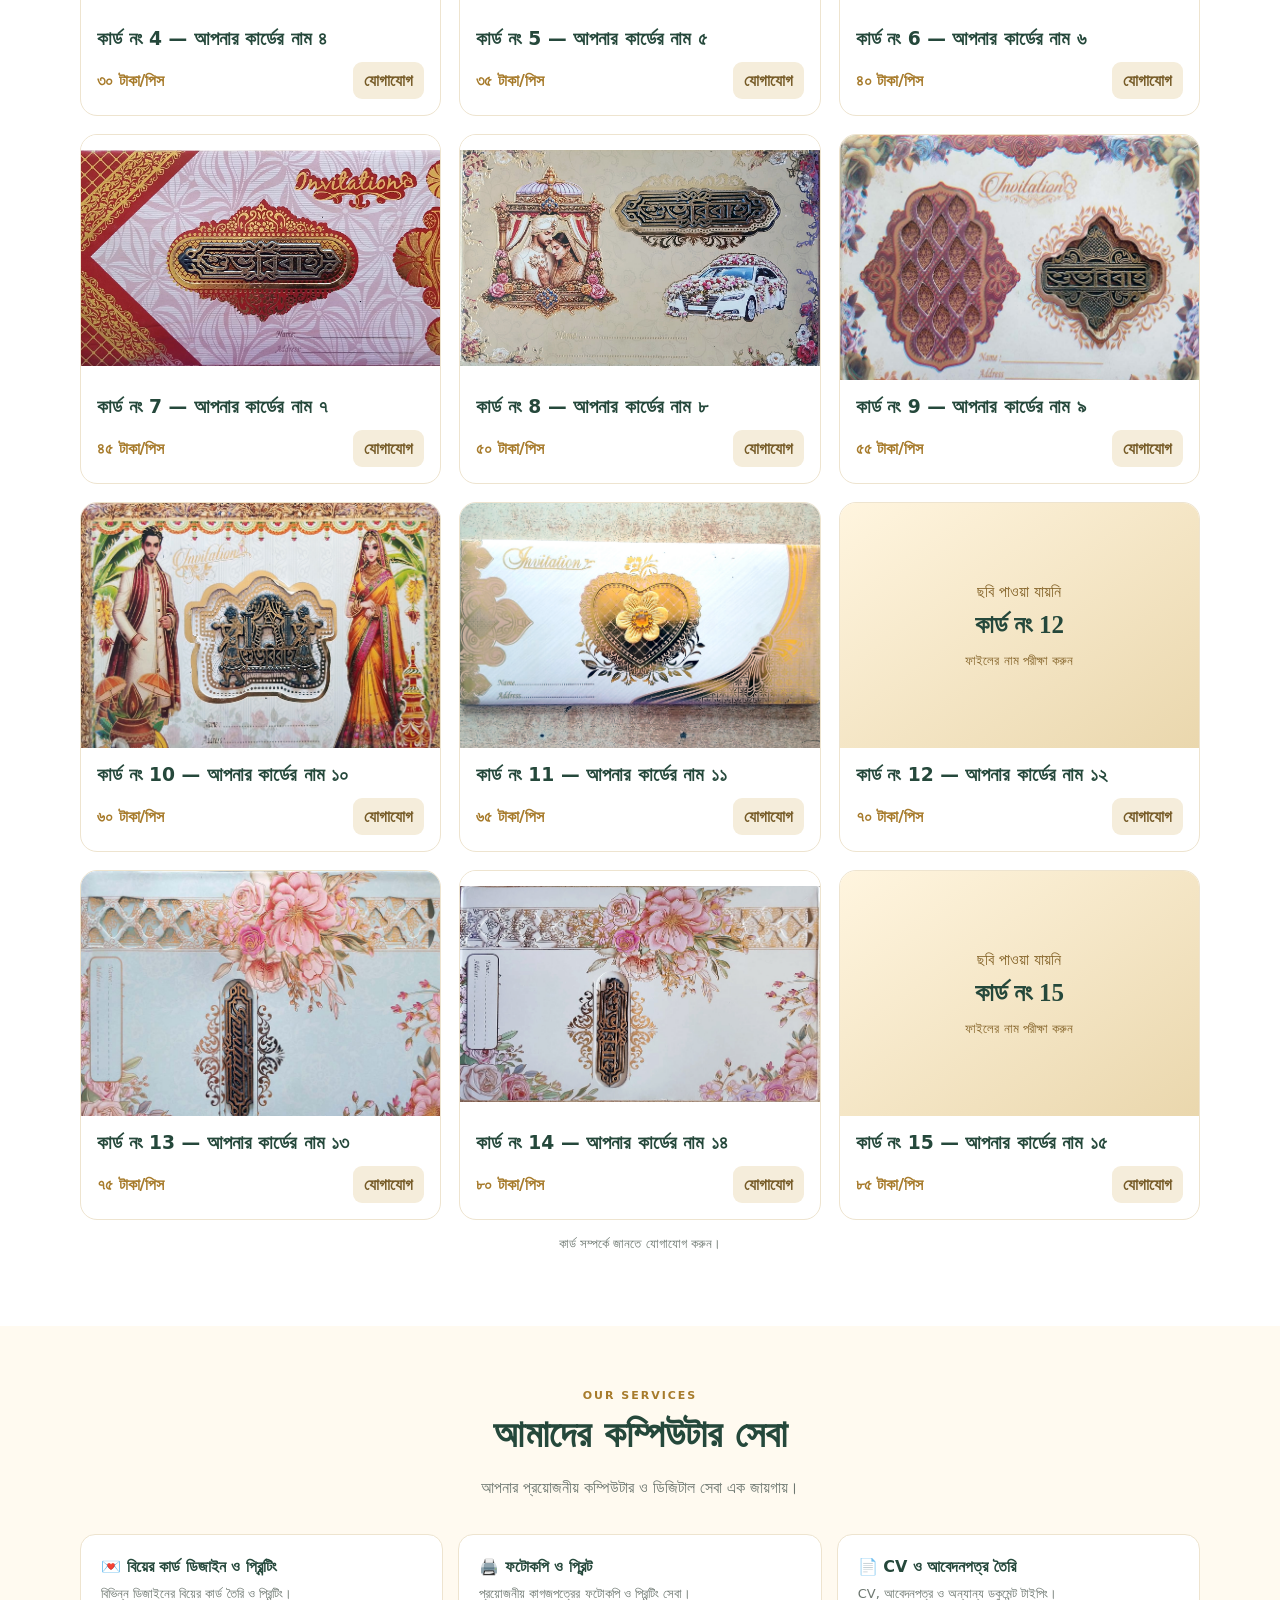
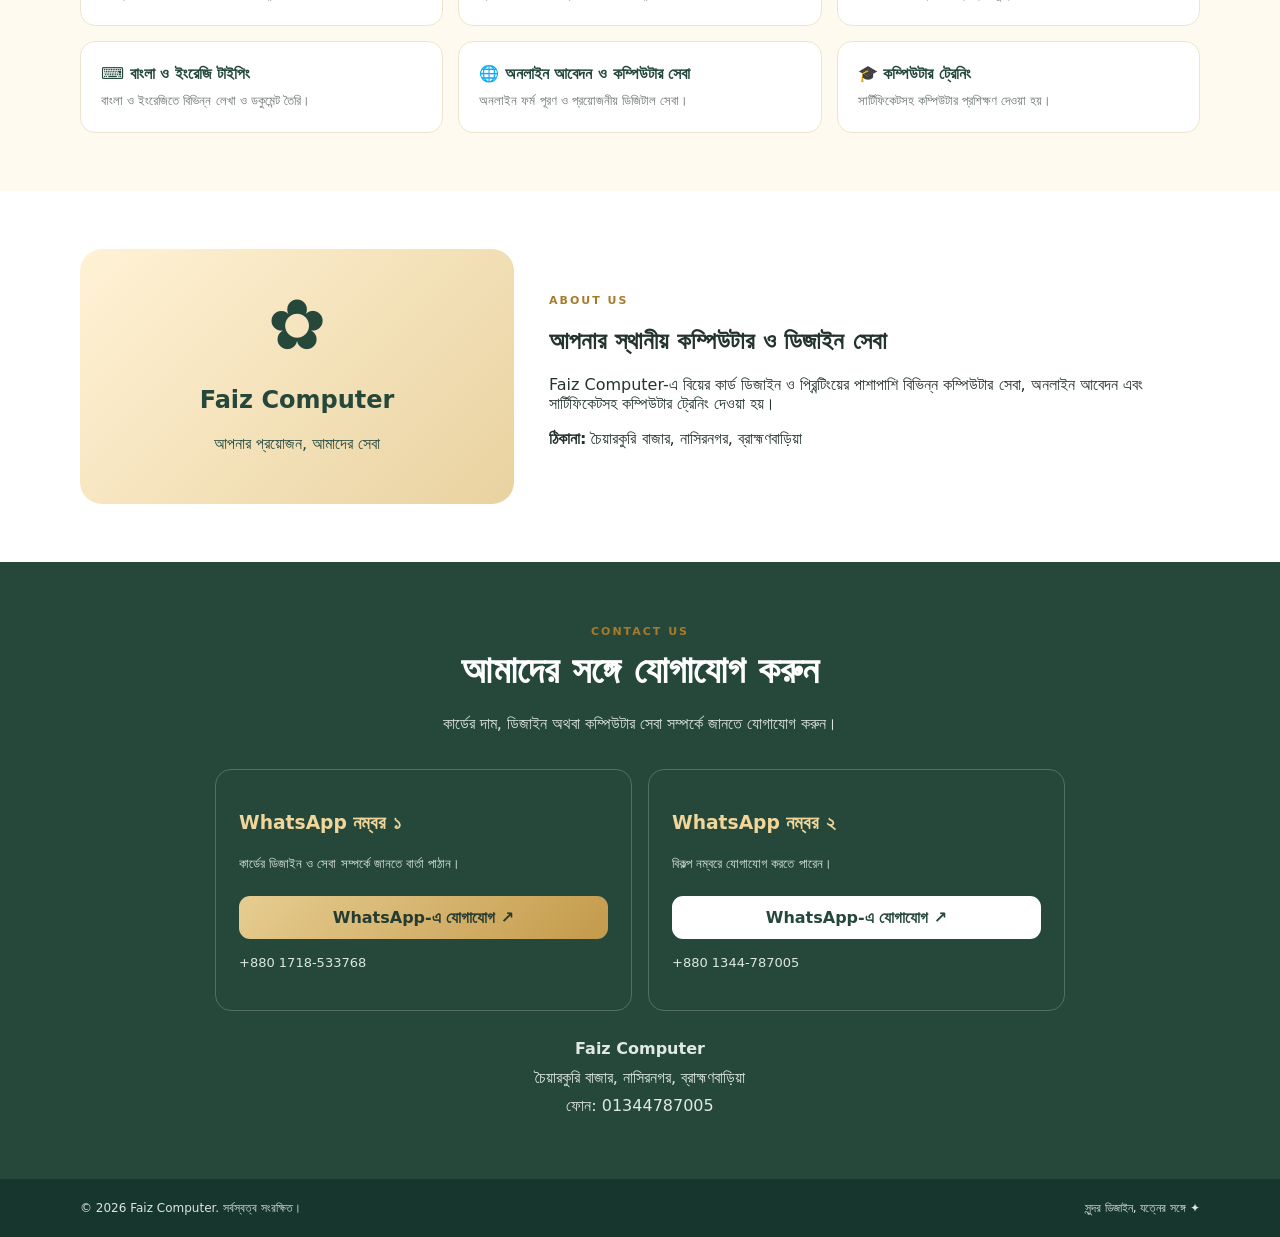
==== commit 747e5428: "Update wedding card names and prices" ====
--- a/index.html
+++ b/index.html
@@ -53,8 +53,8 @@
 ========================================================
 */
 const weddingCards = [
-  { number: 1,  name: "আপনার কার্ডের নাম ১", image: "images/card-01.jpg", price: "১৫ টাকা/পিস" },
-  { number: 2,  name: "আপনার কার্ডের নাম ২", image: "images/card-02.jpg", price: "২০ টাকা/পিস" },
+  { number: 1,  name: "P 183", image: "images/card-01.jpg", price: "?? টাকা/পিস" },
+  { number: 2,  name: "P 272", image: "images/card-02.jpg", price: "?? টাকা/পিস" },
   { number: 3,  name: "আপনার কার্ডের নাম ৩", image: "images/card-03.jpg", price: "২৫ টাকা/পিস" },
   { number: 4,  name: "আপনার কার্ডের নাম ৪", image: "images/card-04.jpg", price: "৩০ টাকা/পিস" },
   { number: 5,  name: "আপনার কার্ডের নাম ৫", image: "images/card-05.jpg", price: "৩৫ টাকা/পিস" },
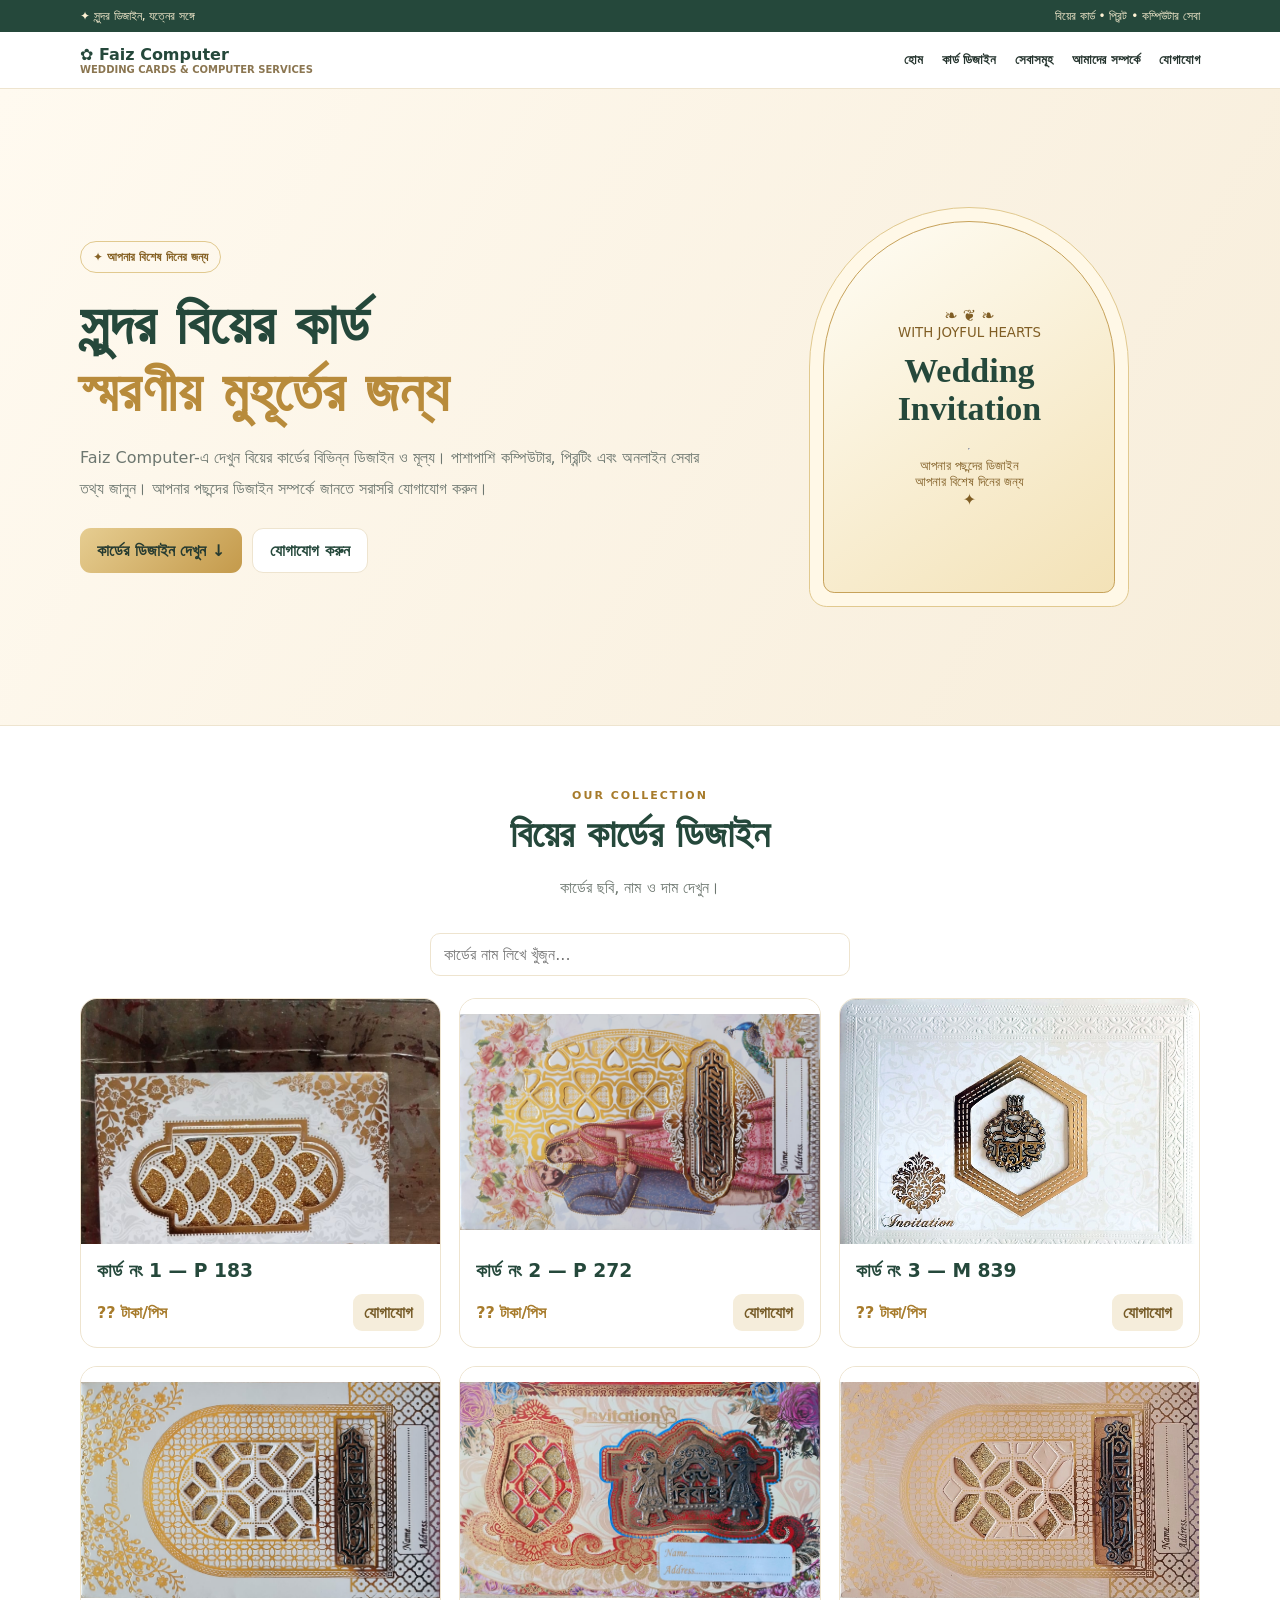
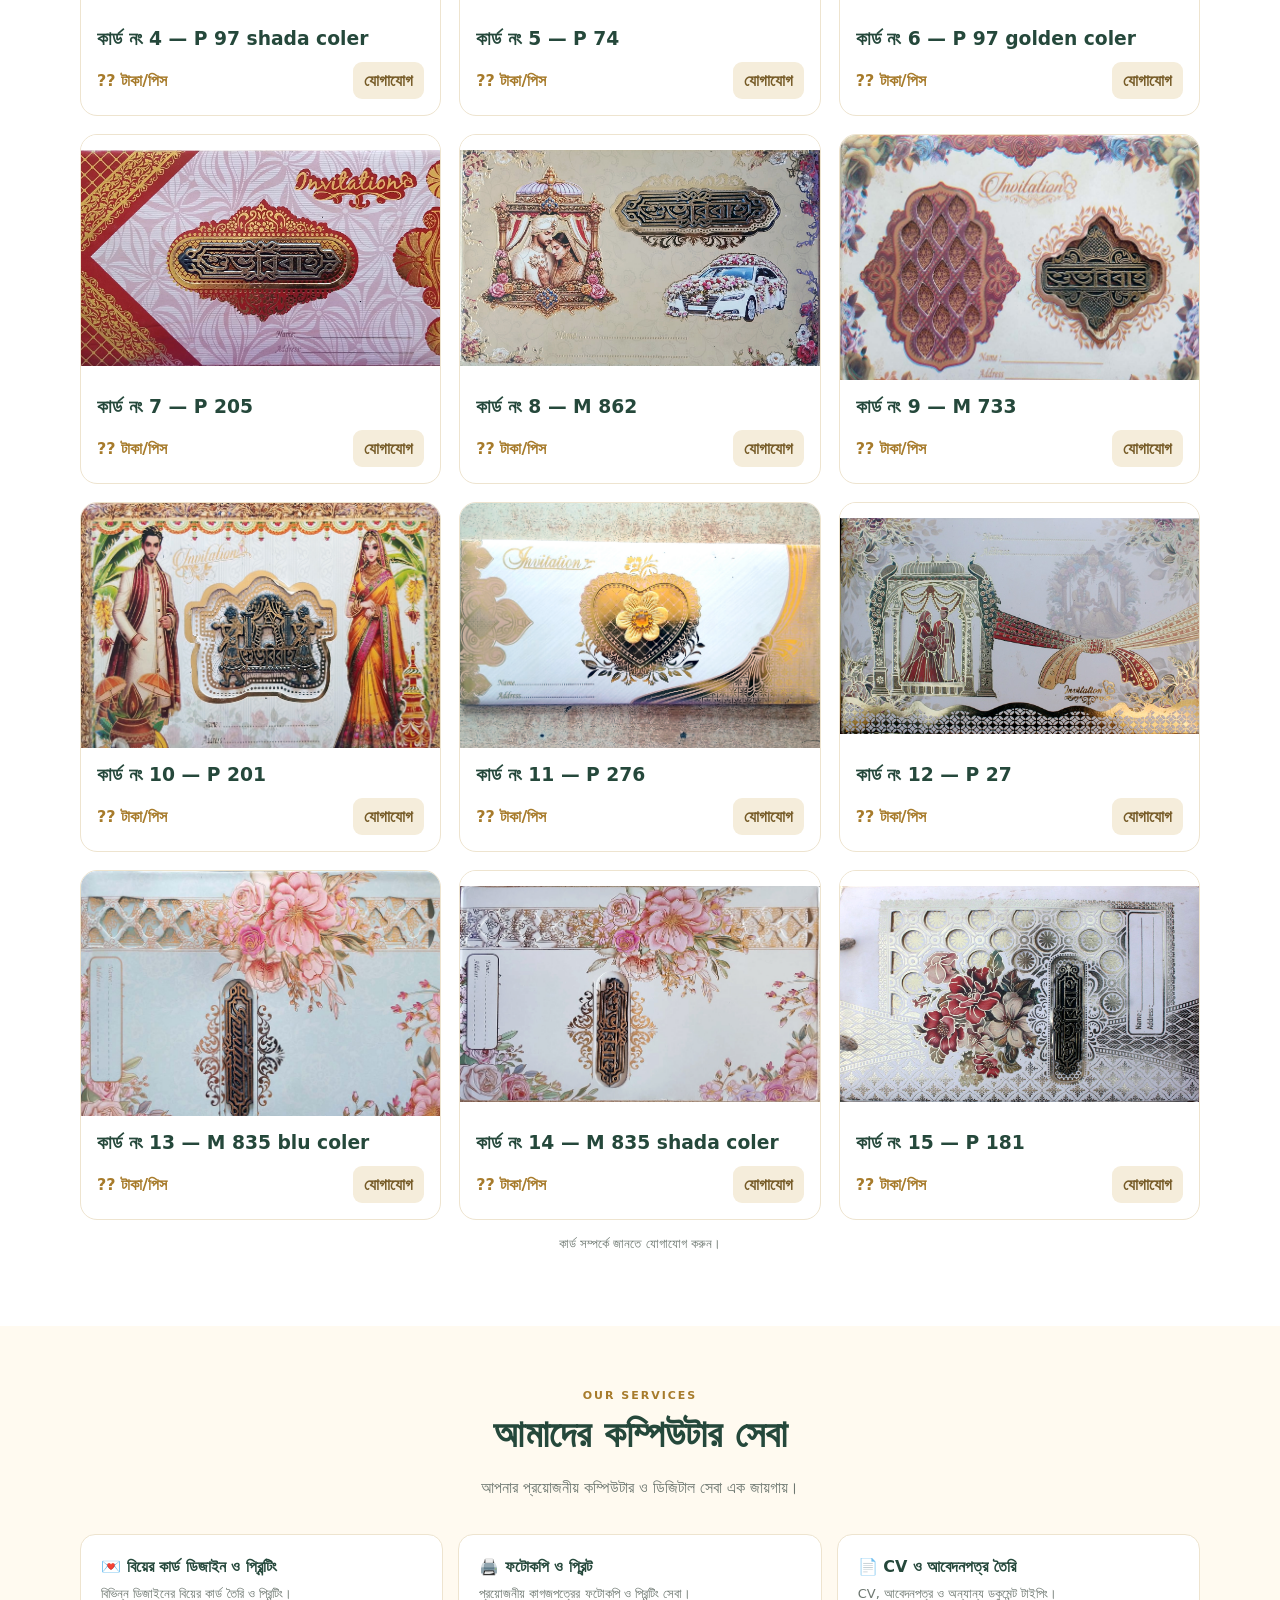
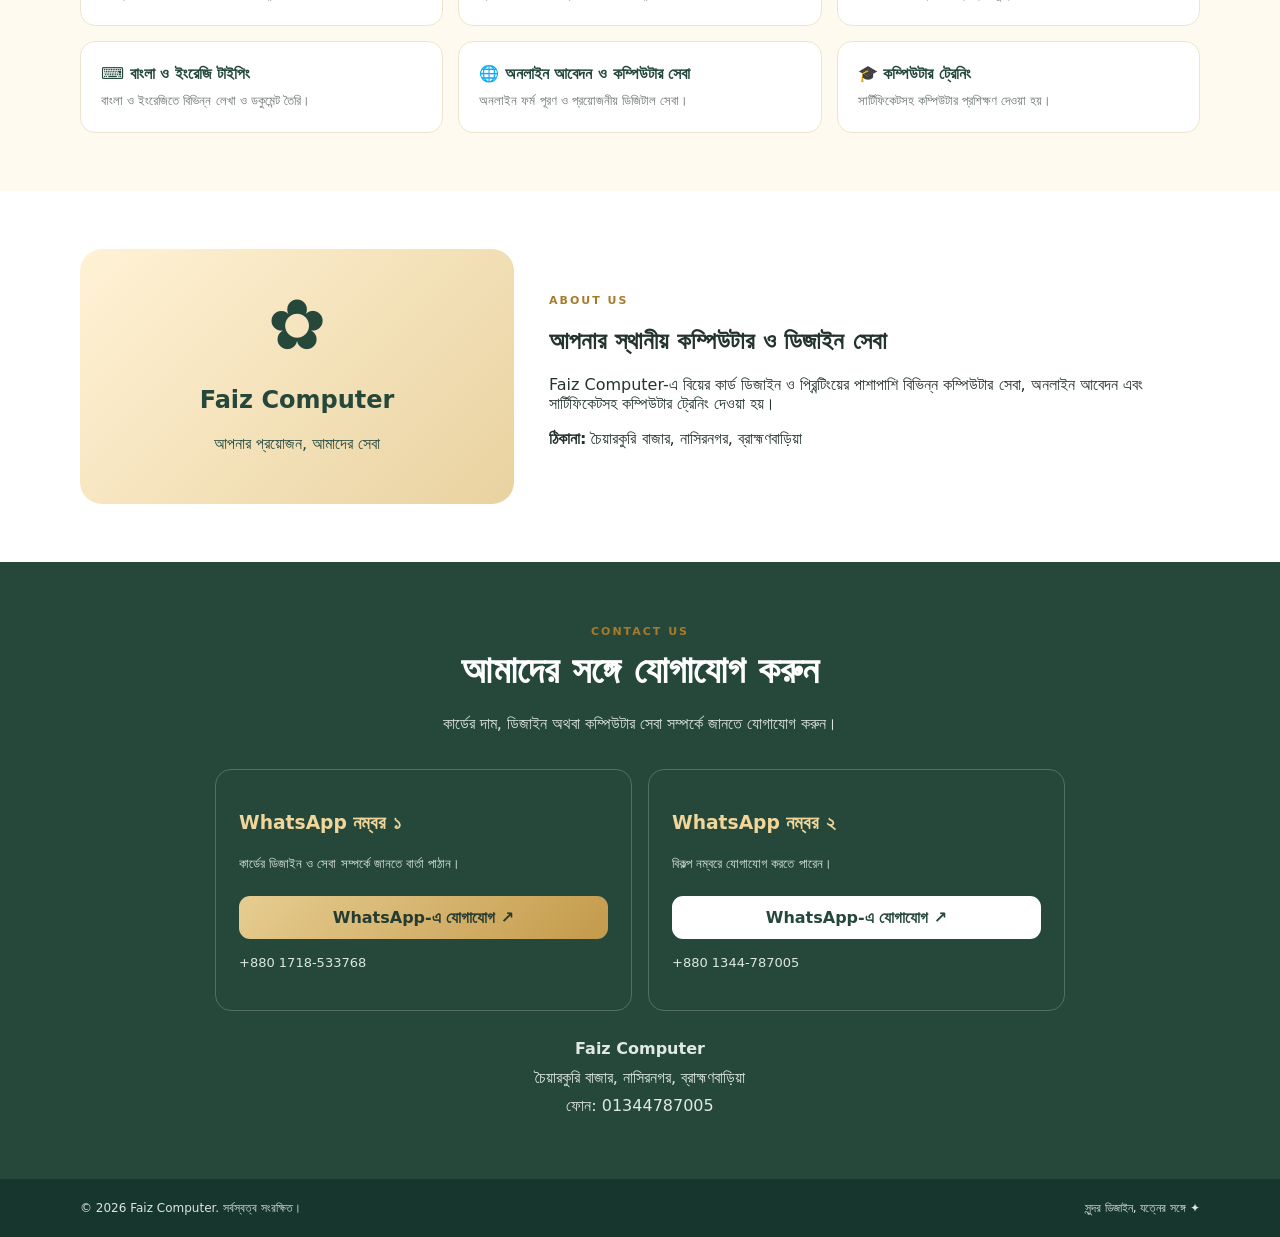
==== commit ff5a1dee: "Update index.html" ====
--- a/index.html
+++ b/index.html
@@ -55,19 +55,19 @@
 const weddingCards = [
   { number: 1,  name: "P 183", image: "images/card-01.jpg", price: "?? টাকা/পিস" },
   { number: 2,  name: "P 272", image: "images/card-02.jpg", price: "?? টাকা/পিস" },
-  { number: 3,  name: "আপনার কার্ডের নাম ৩", image: "images/card-03.jpg", price: "২৫ টাকা/পিস" },
-  { number: 4,  name: "আপনার কার্ডের নাম ৪", image: "images/card-04.jpg", price: "৩০ টাকা/পিস" },
-  { number: 5,  name: "আপনার কার্ডের নাম ৫", image: "images/card-05.jpg", price: "৩৫ টাকা/পিস" },
-  { number: 6,  name: "আপনার কার্ডের নাম ৬", image: "images/card-06.jpg", price: "৪০ টাকা/পিস" },
-  { number: 7,  name: "আপনার কার্ডের নাম ৭", image: "images/card-07.jpg", price: "৪৫ টাকা/পিস" },
-  { number: 8,  name: "আপনার কার্ডের নাম ৮", image: "images/card-08.jpg", price: "৫০ টাকা/পিস" },
-  { number: 9,  name: "আপনার কার্ডের নাম ৯", image: "images/card-09.jpg", price: "৫৫ টাকা/পিস" },
-  { number: 10, name: "আপনার কার্ডের নাম ১০", image: "images/card-10.jpg", price: "৬০ টাকা/পিস" },
-  { number: 11, name: "আপনার কার্ডের নাম ১১", image: "images/card-11.jpg", price: "৬৫ টাকা/পিস" },
-  { number: 12, name: "আপনার কার্ডের নাম ১২", image: "images/card-12.jpg", price: "৭০ টাকা/পিস" },
-  { number: 13, name: "আপনার কার্ডের নাম ১৩", image: "images/card-13.jpg", price: "৭৫ টাকা/পিস" },
-  { number: 14, name: "আপনার কার্ডের নাম ১৪", image: "images/card-14.jpg", price: "৮০ টাকা/পিস" },
-  { number: 15, name: "আপনার কার্ডের নাম ১৫", image: "images/card-15.jpg", price: "৮৫ টাকা/পিস" }
+  { number: 3,  name: "M 839", image: "images/card-03.jpg", price: "?? টাকা/পিস" },
+  { number: 4,  name: "P 97 shada coler", image: "images/card-04.jpg", price: "?? টাকা/পিস" },
+  { number: 5,  name: "P 74", image: "images/card-05.jpg", price: "?? টাকা/পিস" },
+  { number: 6,  name: "P 97 golden coler", image: "images/card-06.jpg", price: "?? টাকা/পিস" },
+  { number: 7,  name: "P 205", image: "images/card-07.jpg", price: "?? টাকা/পিস" },
+  { number: 8,  name: "M 862", image: "images/card-08.jpg", price: "?? টাকা/পিস" },
+  { number: 9,  name: "M 733", image: "images/card-09.jpg", price: "?? টাকা/পিস" },
+  { number: 10, name: "P 201", image: "images/card-10.jpg", price: "?? টাকা/পিস" },
+  { number: 11, name: "P 276", image: "images/card-11.jpg", price: "?? টাকা/পিস" },
+  { number: 12, name: "P 27", image: "images/card-12.jpg", price: "?? টাকা/পিস" },
+  { number: 13, name: "M 835 blu coler", image: "images/card-13.jpg", price: "?? টাকা/পিস" },
+  { number: 14, name: "M 835 shada coler", image: "images/card-14.jpg", price: "?? টাকা/পিস" },
+  { number: 15, name: "P 181", image: "images/card-15.jpg", price: "?? টাকা/পিস" }
 ];
 
 const productGrid = document.getElementById("productGrid");
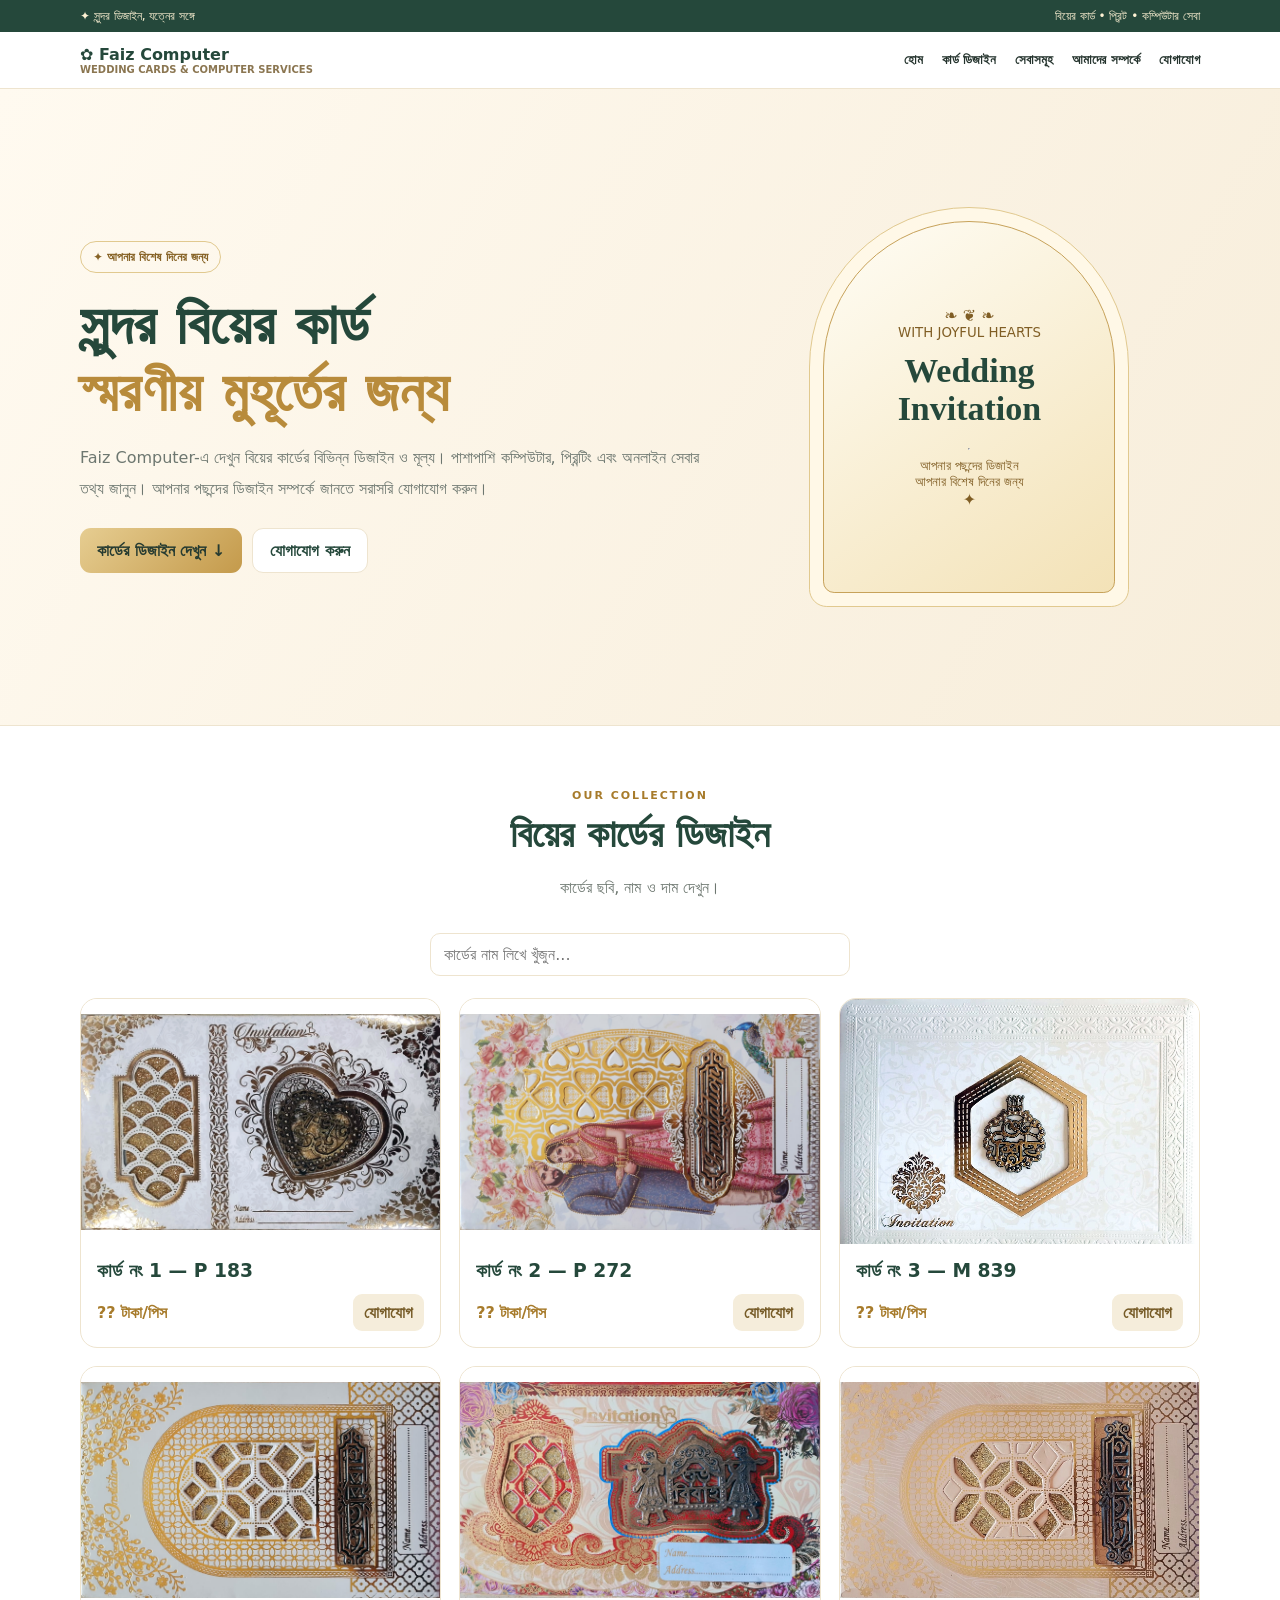
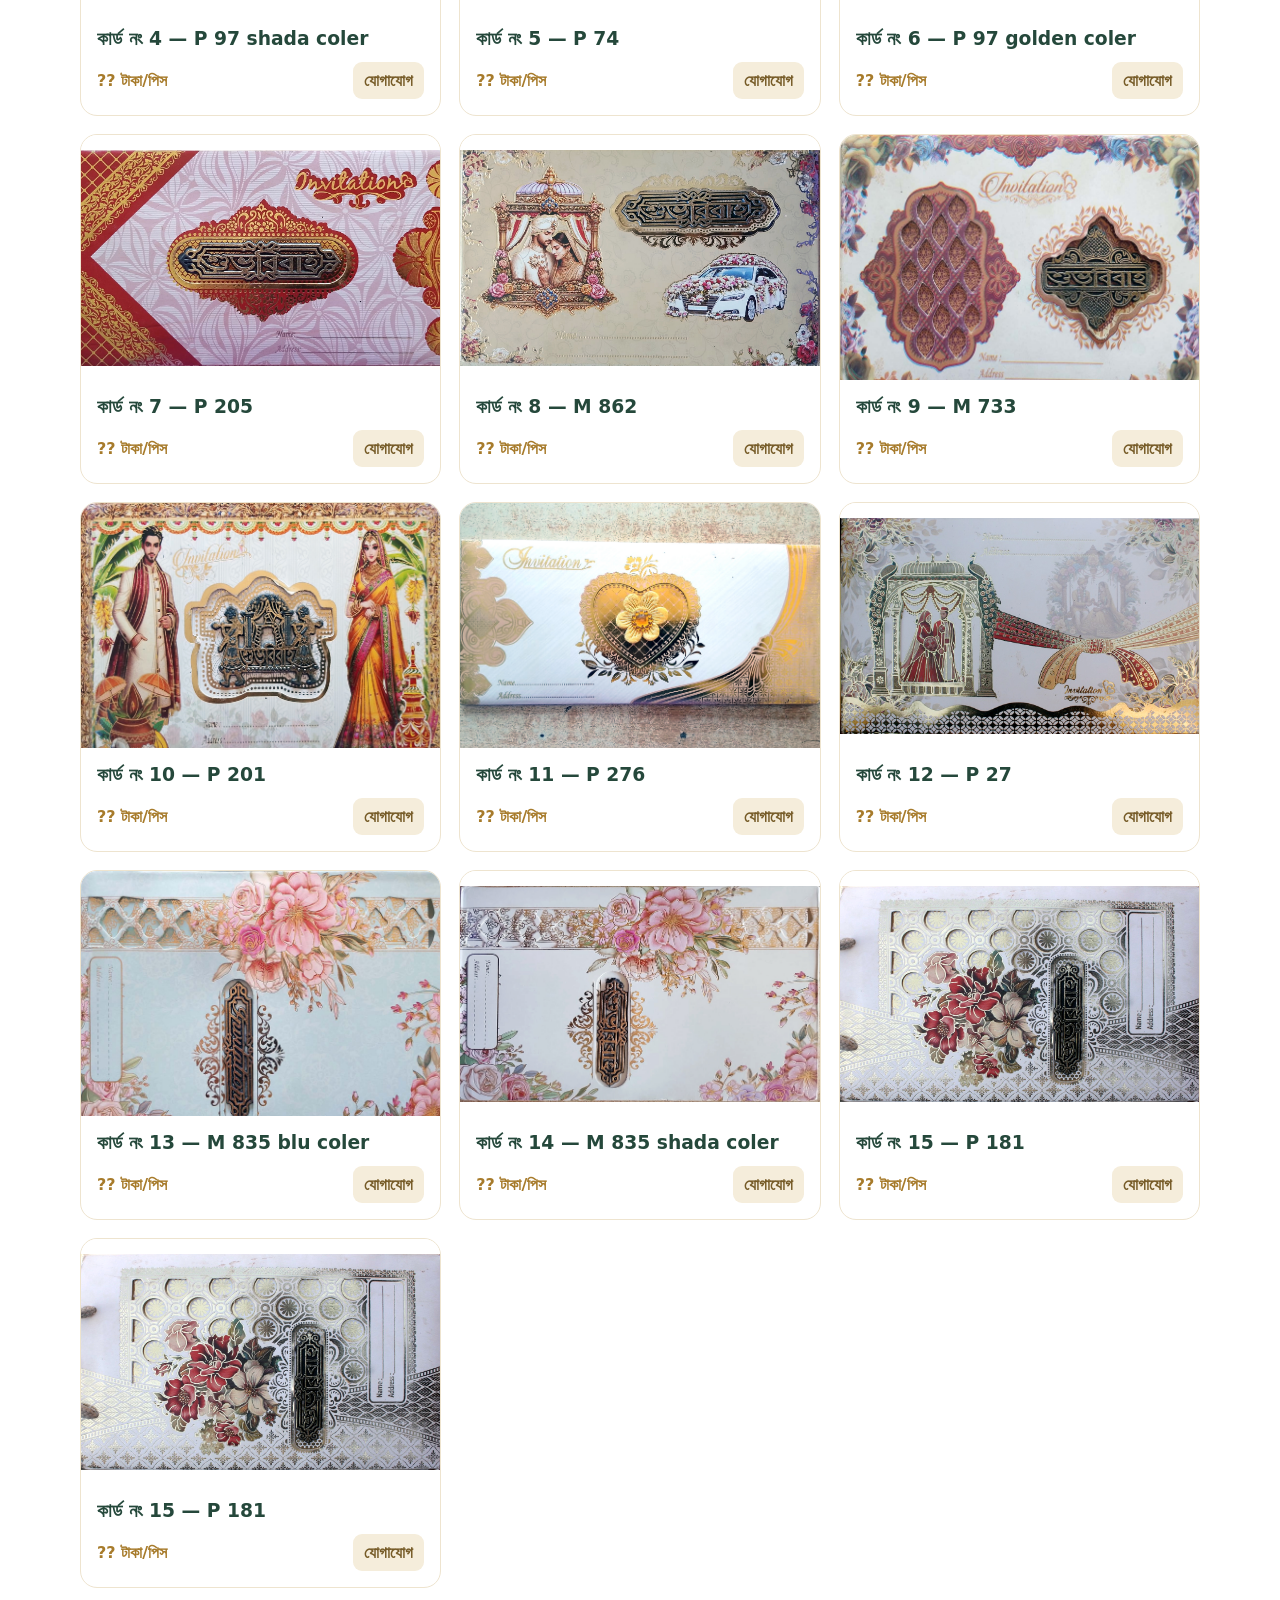
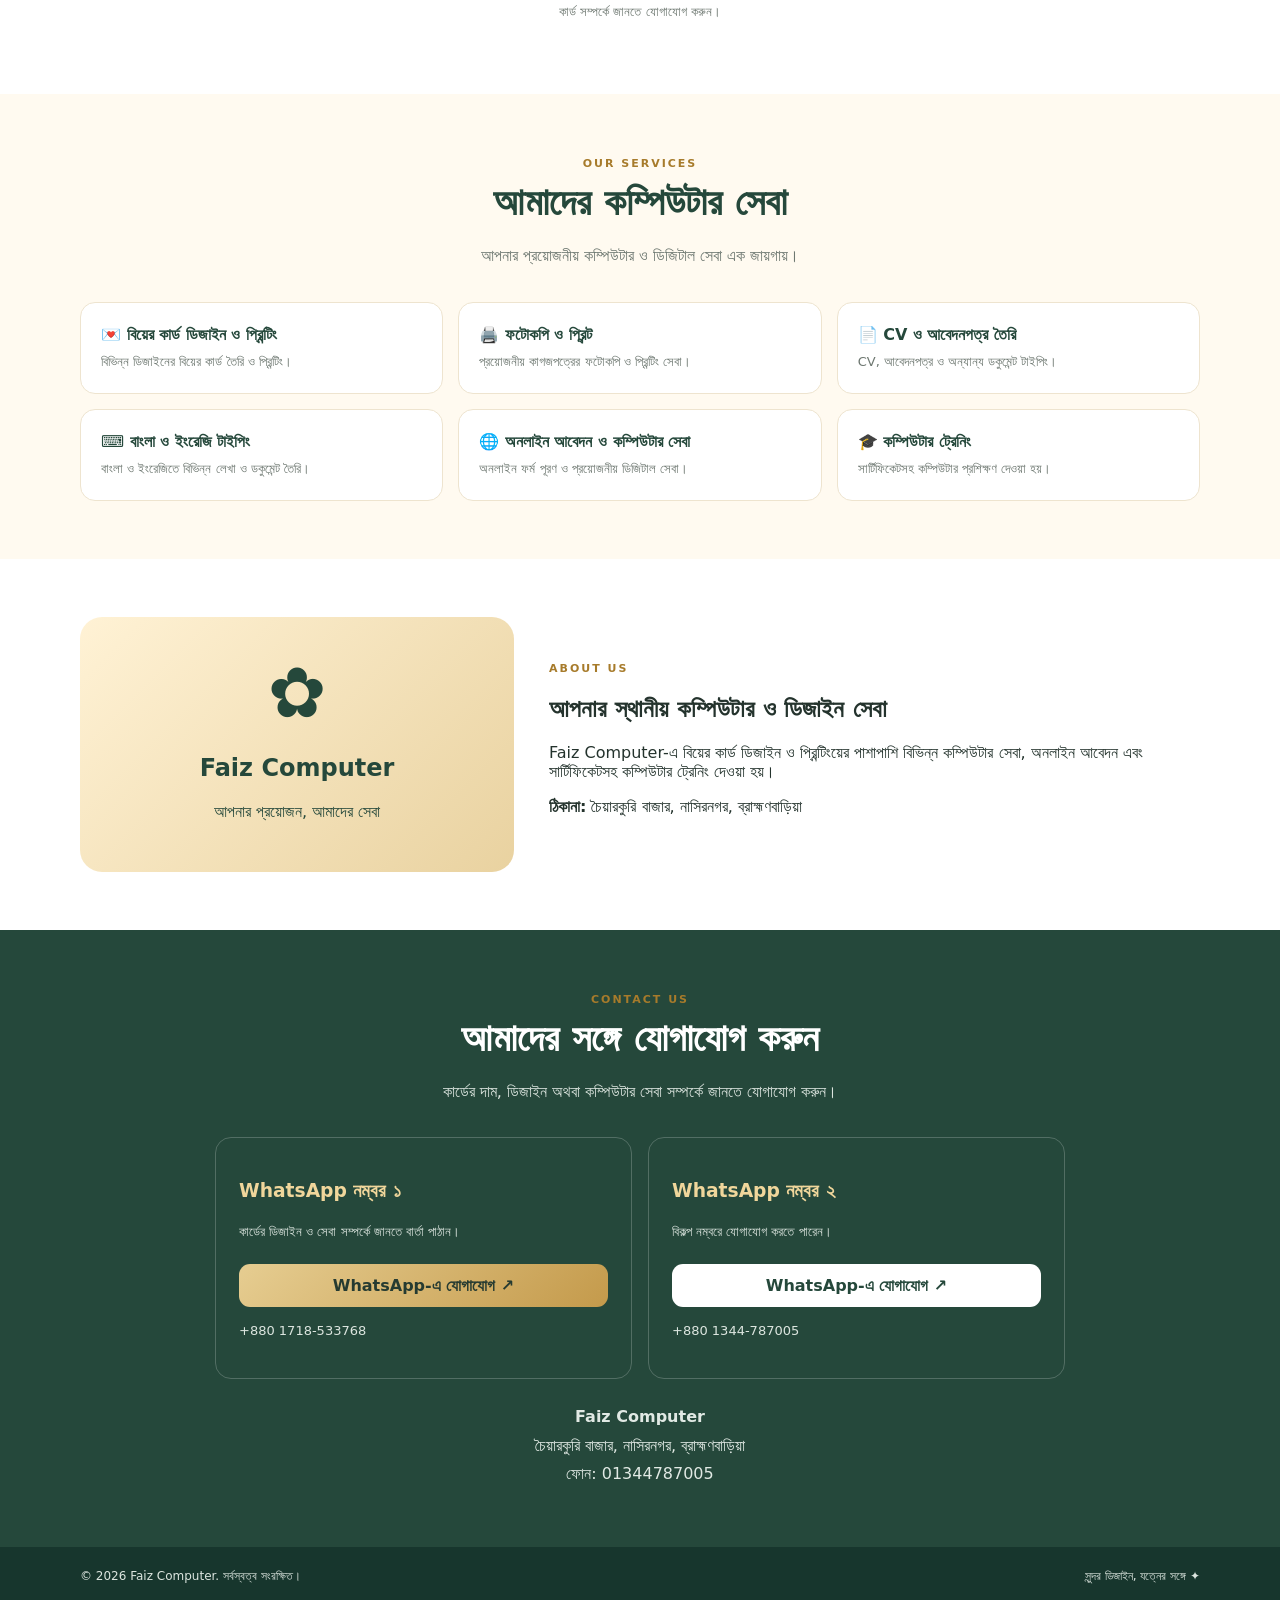
==== commit 15d21cd4: "Add new product entry for P 181" ====
--- a/index.html
+++ b/index.html
@@ -67,6 +67,7 @@
   { number: 12, name: "P 27", image: "images/card-12.jpg", price: "?? টাকা/পিস" },
   { number: 13, name: "M 835 blu coler", image: "images/card-13.jpg", price: "?? টাকা/পিস" },
   { number: 14, name: "M 835 shada coler", image: "images/card-14.jpg", price: "?? টাকা/পিস" },
+  { number: 15, name: "P 181", image: "images/card-15.jpg", price: "?? টাকা/পিস" },
   { number: 15, name: "P 181", image: "images/card-15.jpg", price: "?? টাকা/পিস" }
 ];
 
